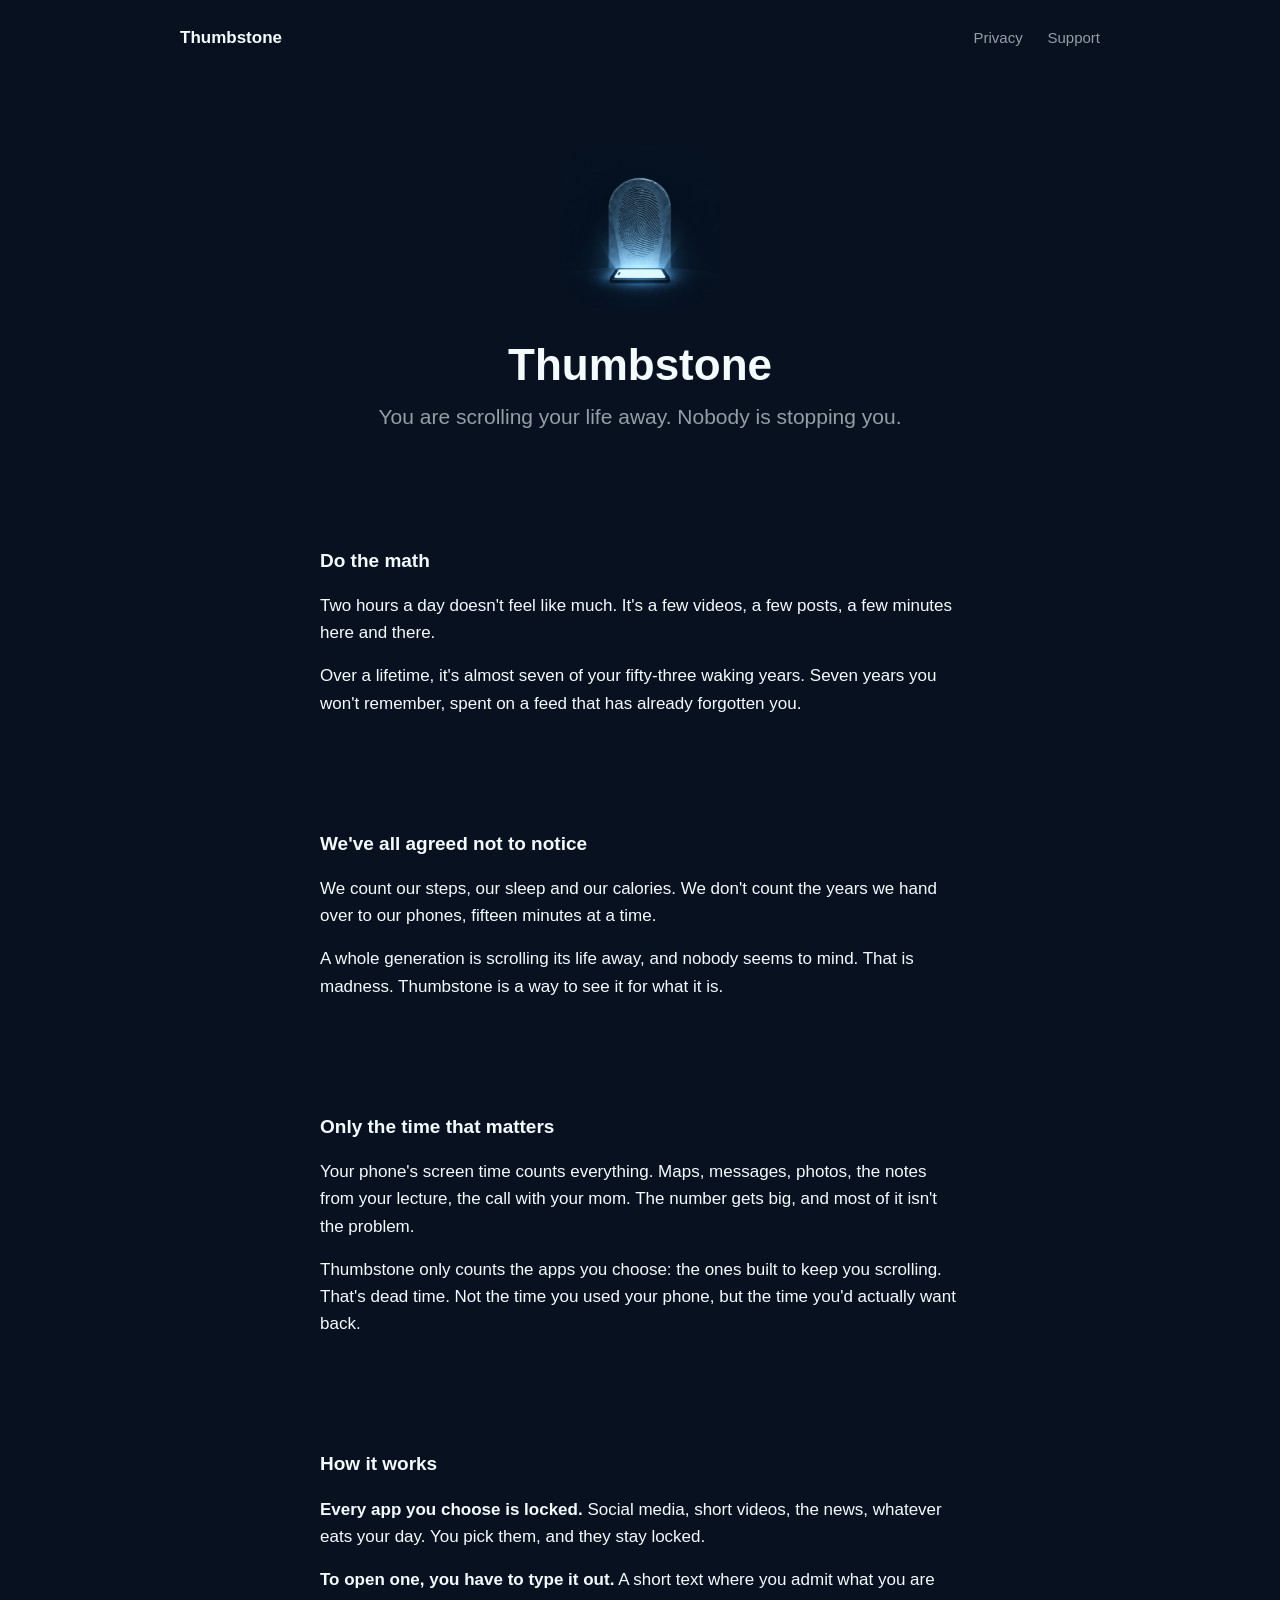
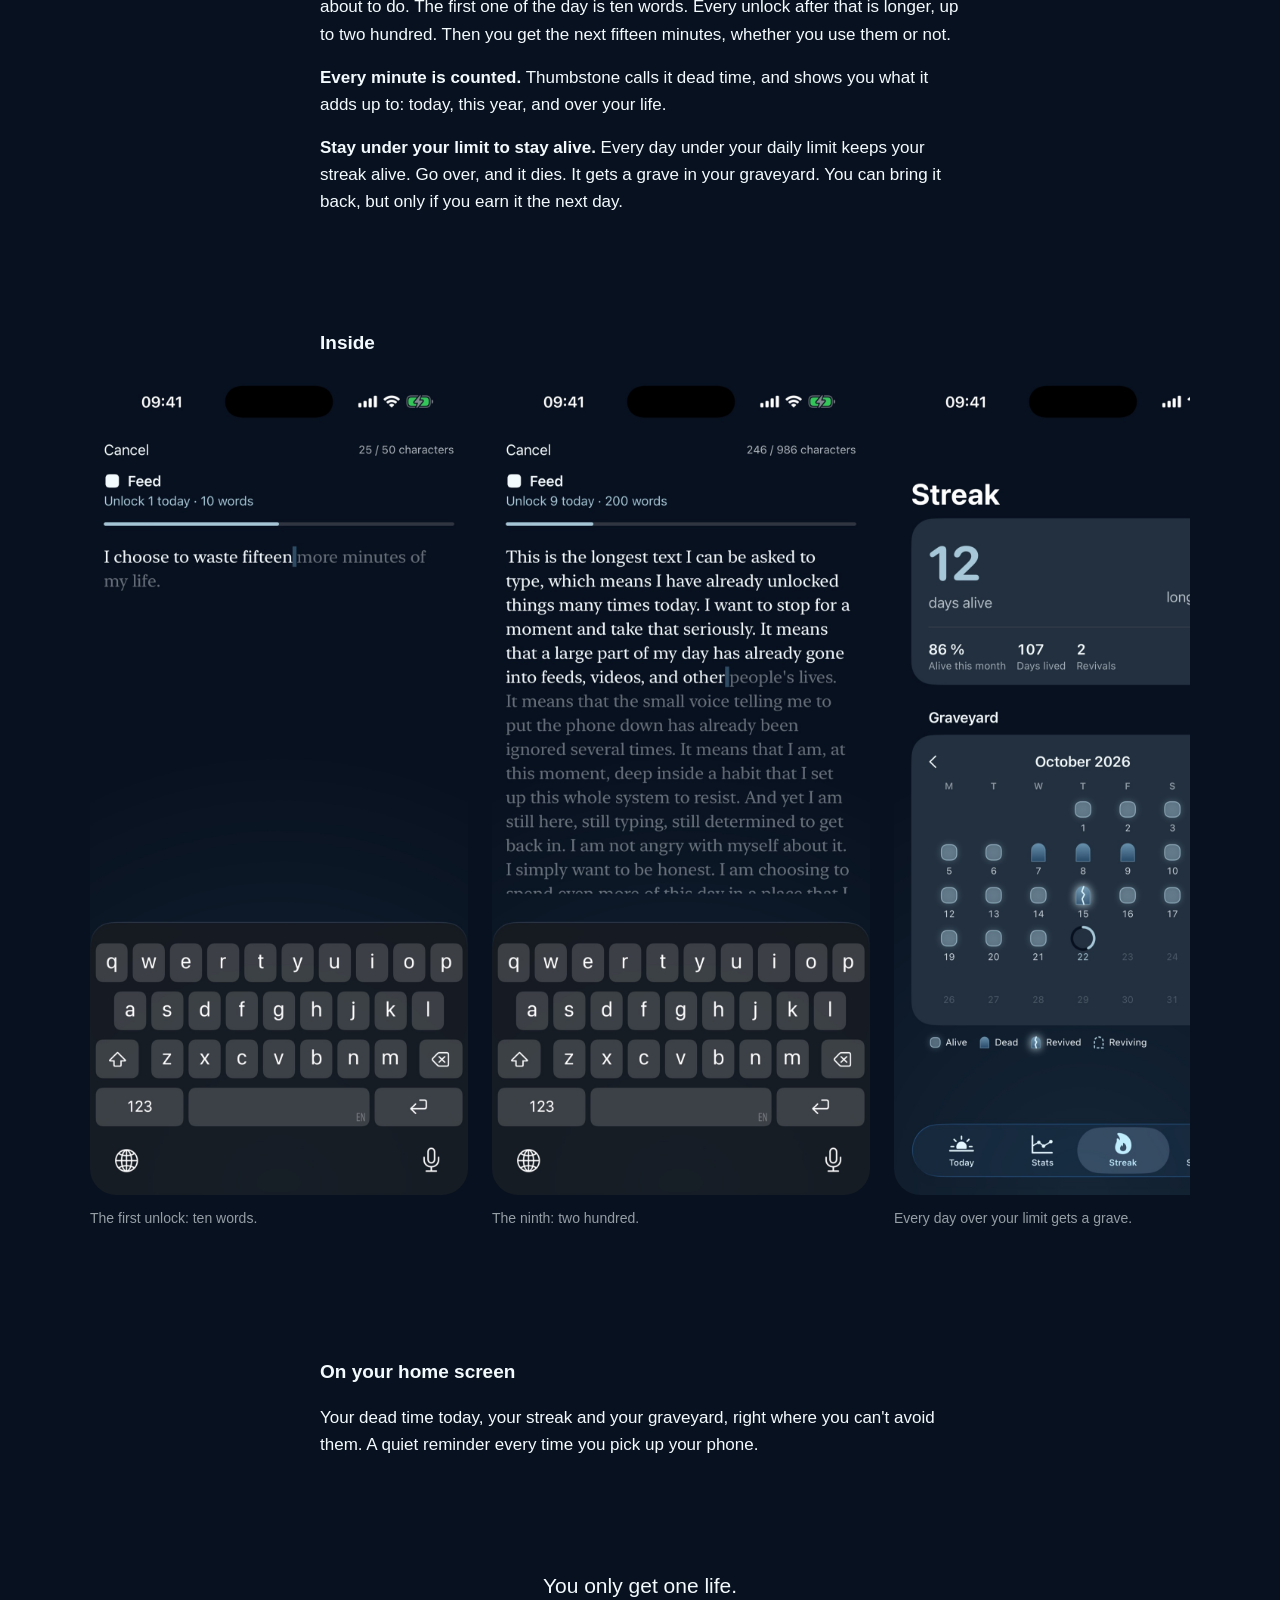
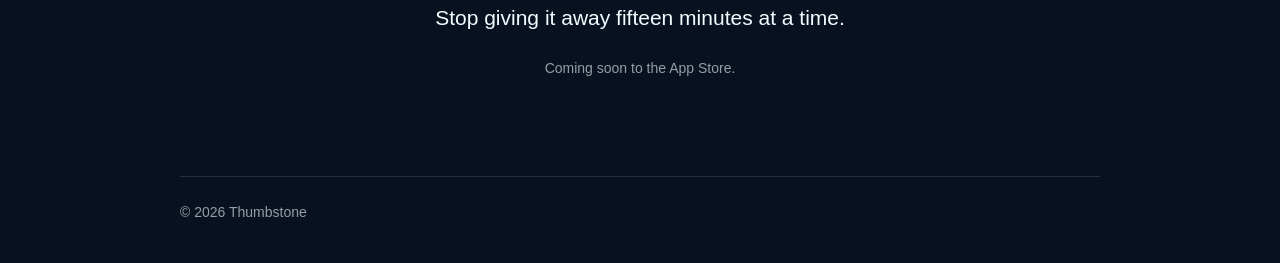
==== index.html @ 15c579fe "Added skeleton for widget images, and also added a text section about screentime" ====
<!doctype html>
<html lang="en">
<head>
  <meta charset="utf-8">
  <meta name="viewport" content="width=device-width, initial-scale=1">
  <title>Thumbstone</title>
  <meta name="description" content="An app that locks the apps eating your life and counts only the time that matters. Type to unlock. Watch the years add up.">
  <meta name="theme-color" content="#08111f">
  <!-- Open Graph needs absolute URLs, so these point at the live site. -->
  <meta property="og:type" content="website">
  <meta property="og:title" content="Thumbstone">
  <meta property="og:description" content="An app that locks the apps eating your life and counts only the time that matters. Type to unlock. Watch the years add up.">
  <meta property="og:url" content="https://milleeklof.github.io/thumbstone-site/">
  <meta property="og:image" content="https://milleeklof.github.io/thumbstone-site/assets/thumbstone-icon.png">
  <meta property="og:image:width" content="480">
  <meta property="og:image:height" content="480">
  <meta name="twitter:card" content="summary">
  <link rel="icon" type="image/png" href="assets/thumbstone-icon.png">
  <link rel="apple-touch-icon" href="assets/thumbstone-icon.png">
  <link rel="stylesheet" href="style.css">
</head>
<body>
  <div class="page">
    <header>
      <a class="home" href="index.html">Thumbstone</a>
      <nav>
        <a href="privacy/index.html">Privacy</a>
        <a href="support/index.html">Support</a>
      </nav>
    </header>

    <main>
      <section class="intro">
        <img class="app-icon" src="assets/thumbstone-icon.png" alt="Thumbstone app icon" width="160" height="160">
        <h1>Thumbstone</h1>
        <p class="tagline">You are scrolling your life away. Nobody is stopping you.</p>
      </section>

      <section class="section narrow">
        <h2>Do the math</h2>
        <p>Two hours a day doesn't feel like much. It's a few videos, a few posts, a few minutes here and there.</p>
        <p>Over a lifetime, it's almost seven of your fifty-three waking years. Seven years you won't remember, spent on a feed that has already forgotten you.</p>
      </section>

      <section class="section narrow">
        <h2>We've all agreed not to notice</h2>
        <p>We count our steps, our sleep and our calories. We don't count the years we hand over to our phones, fifteen minutes at a time.</p>
        <p>A whole generation is scrolling its life away, and nobody seems to mind. That is madness. Thumbstone is a way to see it for what it is.</p>
      </section>

      <section class="section narrow">
        <h2>Only the time that matters</h2>
        <p>Your phone's screen time counts everything. Maps, messages, photos, the notes from your lecture, the call with your mom. The number gets big, and most of it isn't the problem.</p>
        <p>Thumbstone only counts the apps you choose: the ones built to keep you scrolling. That's dead time. Not the time you used your phone, but the time you'd actually want back.</p>
      </section>

      <section class="section narrow">
        <h2>How it works</h2>
        <p><strong>Every app you choose is locked.</strong> Social media, short videos, the news, whatever eats your day. You pick them, and they stay locked.</p>
        <p><strong>To open one, you have to type it out.</strong> A short text where you admit what you are about to do. The first one of the day is ten words. Every unlock after that is longer, up to two hundred. Then you get the next fifteen minutes, whether you use them or not.</p>
        <p><strong>Every minute is counted.</strong> Thumbstone calls it dead time, and shows you what it adds up to: today, this year, and over your life.</p>
        <p><strong>Stay under your limit to stay alive.</strong> Every day under your daily limit keeps your streak alive. Go over, and it dies. It gets a grave in your graveyard. You can bring it back, but only if you earn it the next day.</p>
      </section>

      <section class="section">
        <div class="narrow">
          <h2>Inside</h2>
        </div>
        <!-- Screenshots live in assets/screenshots/ (1000 × 2172 JPEG). To add one, add another <figure>. -->
        <div class="gallery" tabindex="0" aria-label="Screenshots">
          <figure>
            <img src="assets/screenshots/1-typing-short.jpg" width="1000" height="2172" alt="The unlock screen for the first unlock of the day, ten words: “I choose to waste fifteen more minutes of my life.” half typed above the keyboard.">
            <figcaption>The first unlock: ten words.</figcaption>
          </figure>
          <figure>
            <img src="assets/screenshots/2-typing-long.jpg" width="1000" height="2172" alt="The unlock screen for the ninth unlock of the day: a two hundred word text, partly typed, about having already unlocked many times today.">
            <figcaption>The ninth: two hundred.</figcaption>
          </figure>
          <figure>
            <img src="assets/screenshots/3-graveyard.jpg" width="1000" height="2172" loading="lazy" alt="The streak screen: 12 days alive, and a graveyard calendar for the month where days over the limit are marked with graves.">
            <figcaption>Every day over your limit gets a grave.</figcaption>
          </figure>
          <figure>
            <img src="assets/screenshots/4-dashboard.jpg" width="1000" height="2172" loading="lazy" alt="The stats screen: dead time this week, month and year, and a bar chart of the last 30 days with a dashed line for the daily limit.">
            <figcaption>Every minute, counted.</figcaption>
          </figure>
          <figure>
            <img src="assets/screenshots/5-lifetime.jpg" width="1000" height="2172" loading="lazy" alt="The stats screen: the share of waking time being scrolled away, and what it adds up to per year and over a whole life.">
            <figcaption>What it adds up to.</figcaption>
          </figure>
        </div>
      </section>

      <section class="section">
        <div class="narrow">
          <h2>On your home screen</h2>
          <p>Your dead time today, your streak and your graveyard, right where you can't avoid them. A quiet reminder every time you pick up your phone.</p>
        </div>
        <!-- Widget screenshots: when the files exist in assets/widgets/, remove the comment around the gallery below.
             Prepare them like the app screenshots: 1000 px wide JPEG, quality 85, e.g.
             sips --resampleWidth 1000 -s format jpeg -s formatOptions 85 1-dead-time-today.png --out 1-dead-time-today.jpg -->
        <!--
        <div class="gallery" tabindex="0" aria-label="Widget screenshots">
          <figure>
            <img src="assets/widgets/1-dead-time-today.jpg" width="1000" height="2172" loading="lazy" alt="An iPhone home screen with a Thumbstone widget showing today's dead time.">
            <figcaption>Dead time today, always in sight.</figcaption>
          </figure>
          <figure>
            <img src="assets/widgets/2-streak.jpg" width="1000" height="2172" loading="lazy" alt="An iPhone home screen with a Thumbstone widget showing the current streak.">
            <figcaption>Your streak, one glance away.</figcaption>
          </figure>
          <figure>
            <img src="assets/widgets/3-graveyard.jpg" width="1000" height="2172" loading="lazy" alt="An iPhone home screen with a Thumbstone widget showing the graveyard for the month.">
            <figcaption>Your graveyard, on your home screen.</figcaption>
          </figure>
          <figure>
            <img src="assets/widgets/4-dashboard.jpg" width="1000" height="2172" loading="lazy" alt="An iPhone home screen with a Thumbstone widget showing dead time for the last thirty days.">
            <figcaption>The last thirty days.</figcaption>
          </figure>
        </div>
        -->
      </section>

      <section class="section narrow closing">
        <p>You only get one life.<br>Stop giving it away fifteen minutes at a time.</p>
        <p class="muted">Coming soon to the App Store.</p>
        <!-- App Store button goes here once the app is live. -->
      </section>
    </main>

    <footer>© 2026 Thumbstone</footer>
  </div>
</body>
</html>
---- style.css ----
/* Colors from the app's Palette (Shared/Palette.swift) */
:root {
  --night: #08111f;
  --hill: #22303f;
  --skull: #f4fbff;
  --faded: rgba(244, 251, 255, 0.6);
  --beam-light: #a6c8d8;
}

* {
  box-sizing: border-box;
}

html {
  background: var(--night);
  color: var(--skull);
  font-family: -apple-system, BlinkMacSystemFont, "Segoe UI", sans-serif;
  font-size: 17px;
  line-height: 1.6;
  -webkit-text-size-adjust: 100%;
}

body {
  margin: 0;
}

.page {
  max-width: 960px;
  margin: 0 auto;
  padding: 0 20px;
}

a {
  color: var(--beam-light);
}

header {
  display: flex;
  justify-content: space-between;
  align-items: baseline;
  padding: 24px 0;
}

header a {
  text-decoration: none;
}

header .home {
  color: var(--skull);
  font-weight: 600;
}

header nav a {
  color: var(--faded);
  font-size: 15px;
  margin-left: 20px;
}

header nav a:hover,
header .home:hover {
  color: var(--skull);
}

main {
  padding: 48px 0 80px;
}

/* Text stays in a narrow column; header, footer and screenshots use the full width. */
.narrow,
.intro {
  max-width: 640px;
  margin: 0 auto;
}

h1 {
  font-size: 32px;
  line-height: 1.2;
  margin: 0 0 24px;
}

h2 {
  font-size: 19px;
  margin: 48px 0 16px;
}

h3 {
  font-size: 17px;
  margin: 28px 0 4px;
}

p {
  margin: 0 0 16px;
}

h3 + p {
  color: var(--faded);
}

.muted {
  color: var(--faded);
}

footer {
  border-top: 1px solid var(--hill);
  padding: 24px 0 40px;
  color: var(--faded);
  font-size: 14px;
}

/* Landing page */

.intro {
  text-align: center;
}

.app-icon {
  display: block;
  width: 160px;
  height: 160px;
  border-radius: 22%;
  margin: 0 auto 32px;
}

.intro h1 {
  margin-bottom: 8px;
}

.tagline {
  color: var(--faded);
  font-size: 19px;
  margin: 0;
}

.section {
  margin-top: 112px;
}

.section h2 {
  margin-top: 0;
}

/* Gallery: a horizontal row of phone screenshots, wider than the text column. Used for the app screenshots and the widgets. Add a <figure> to add an image. */
.gallery {
  --gallery-width: min(1100px, 100vw - 40px);
  width: var(--gallery-width);
  margin-left: calc(50% - var(--gallery-width) / 2);
  display: flex;
  gap: 24px;
  overflow-x: auto;
  scroll-snap-type: x mandatory;
  padding-bottom: 16px;
  scrollbar-width: thin;
  scrollbar-color: var(--hill) transparent;
}

.gallery::-webkit-scrollbar {
  height: 6px;
}

.gallery::-webkit-scrollbar-thumb {
  background: var(--hill);
  border-radius: 3px;
}

.gallery:focus-visible {
  outline: 1px solid var(--beam-light);
  outline-offset: 6px;
}

.gallery figure {
  /* About two in view on desktop, but never taller than the window. */
  flex: 0 0 min((100% - 48px) / 2.2, 42vh);
  margin: 0;
  scroll-snap-align: start;
  container-type: inline-size;
}

.gallery img {
  display: block;
  width: 100%;
  height: auto;
  border-radius: 28px;
  border-radius: 7cqi;
}

.gallery figcaption {
  margin-top: 12px;
  color: var(--faded);
  font-size: 14px;
}

.closing {
  text-align: center;
}

.closing p:first-child {
  font-size: 21px;
  line-height: 1.5;
  margin-bottom: 24px;
}

.closing .muted {
  font-size: 14px;
}

@media (min-width: 720px) {
  main {
    padding-top: 72px;
  }

  .intro h1 {
    font-size: 44px;
  }

  .tagline {
    font-size: 21px;
  }
}

@media (max-width: 560px) {
  main {
    padding-top: 24px;
  }

  .section {
    margin-top: 80px;
  }

  /* One image nearly full width, with the next one peeking in. */
  .gallery figure {
    flex-basis: 82%;
  }
}
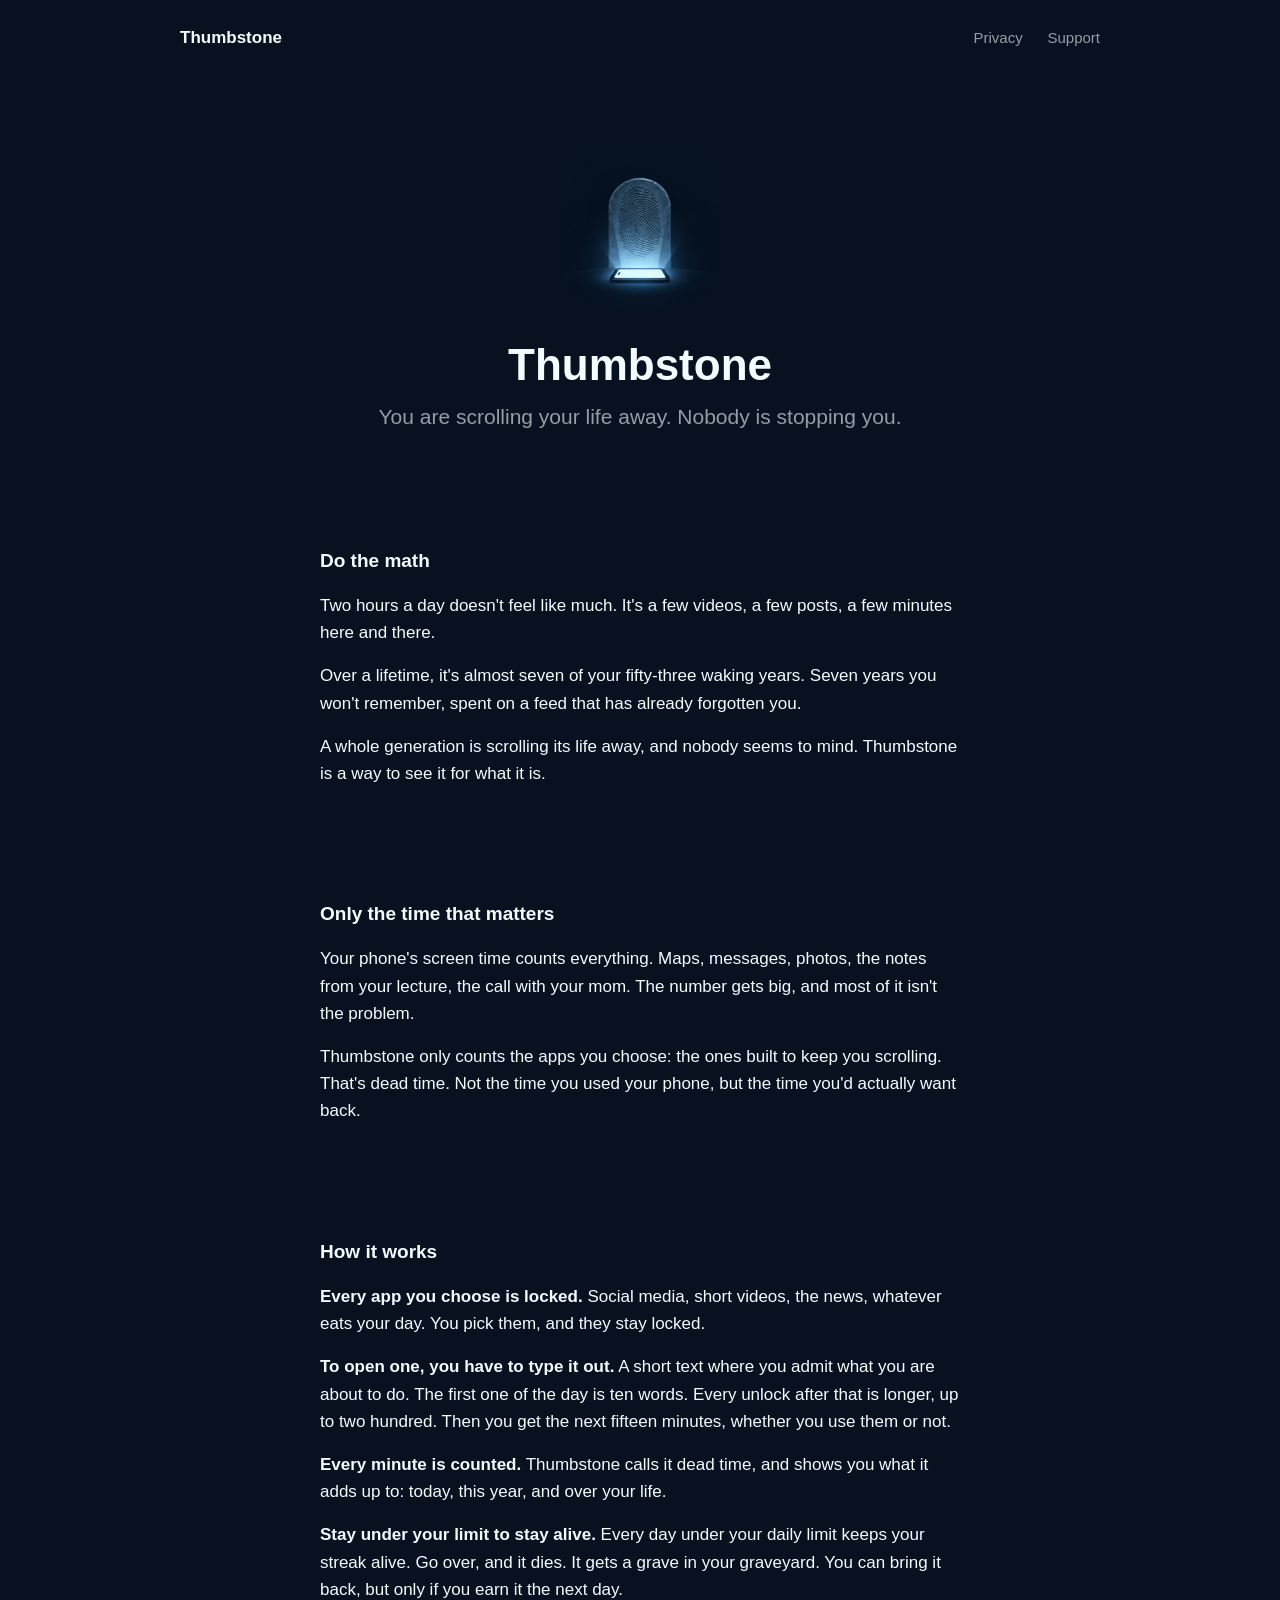
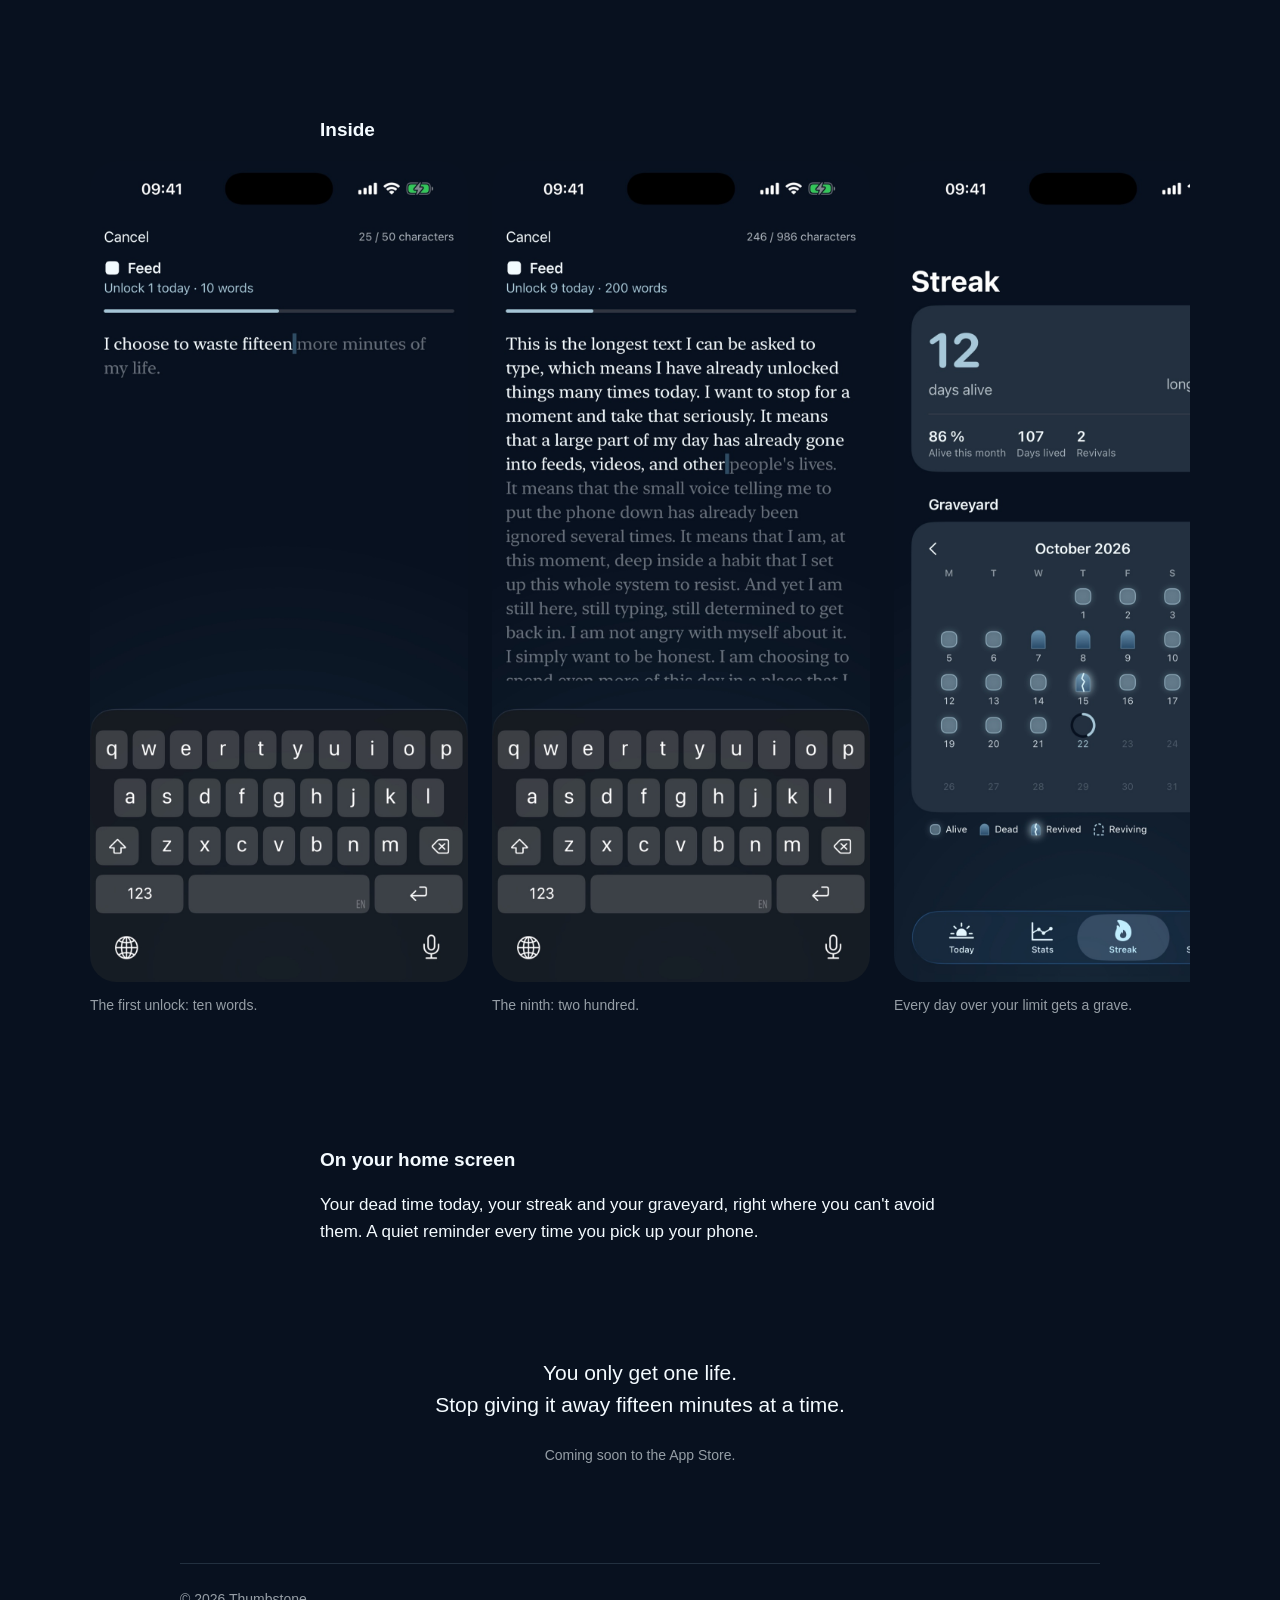
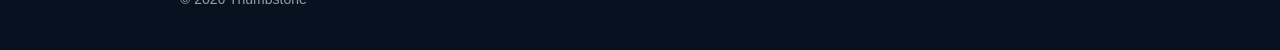
==== commit 22617d5b: "Changed text" ====
--- a/index.html
+++ b/index.html
@@ -40,12 +40,7 @@
         <h2>Do the math</h2>
         <p>Two hours a day doesn't feel like much. It's a few videos, a few posts, a few minutes here and there.</p>
         <p>Over a lifetime, it's almost seven of your fifty-three waking years. Seven years you won't remember, spent on a feed that has already forgotten you.</p>
-      </section>
-
-      <section class="section narrow">
-        <h2>We've all agreed not to notice</h2>
-        <p>We count our steps, our sleep and our calories. We don't count the years we hand over to our phones, fifteen minutes at a time.</p>
-        <p>A whole generation is scrolling its life away, and nobody seems to mind. That is madness. Thumbstone is a way to see it for what it is.</p>
+        <p>A whole generation is scrolling its life away, and nobody seems to mind. Thumbstone is a way to see it for what it is.</p>
       </section>
 
       <section class="section narrow">
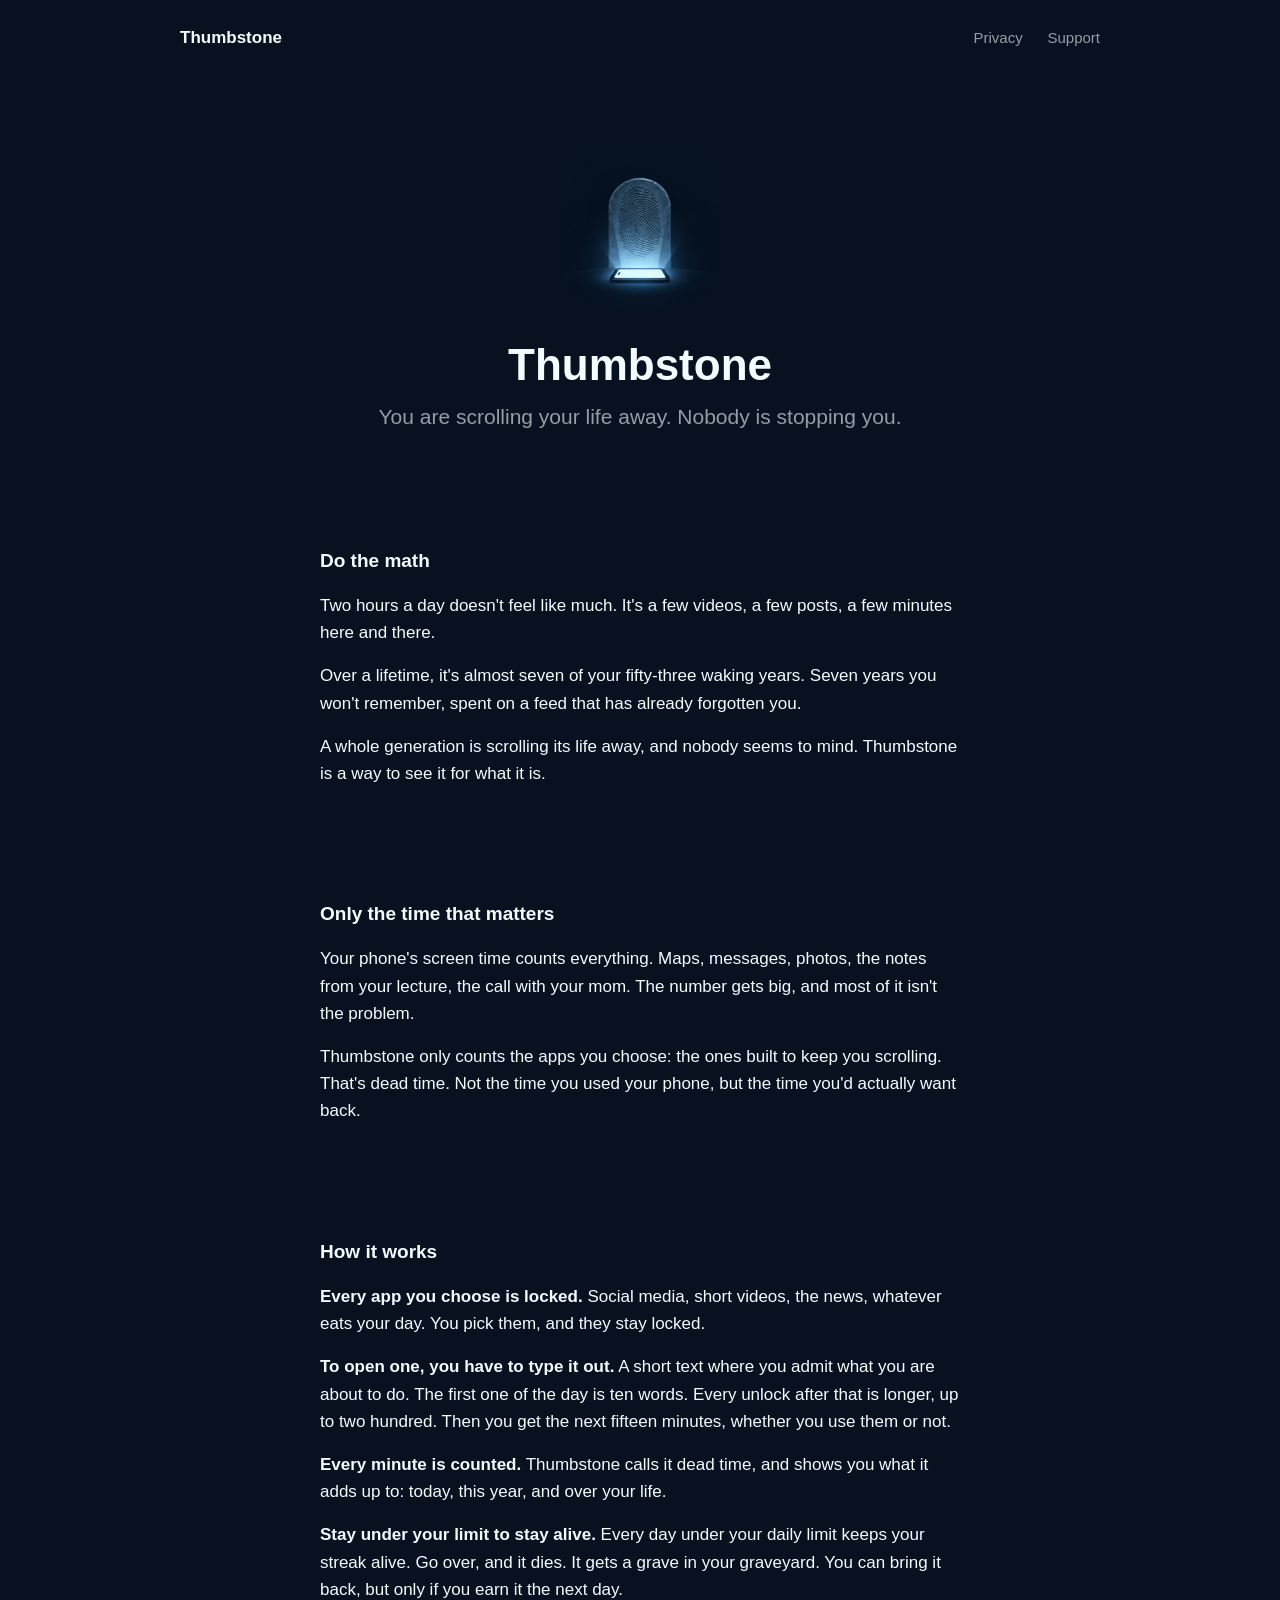
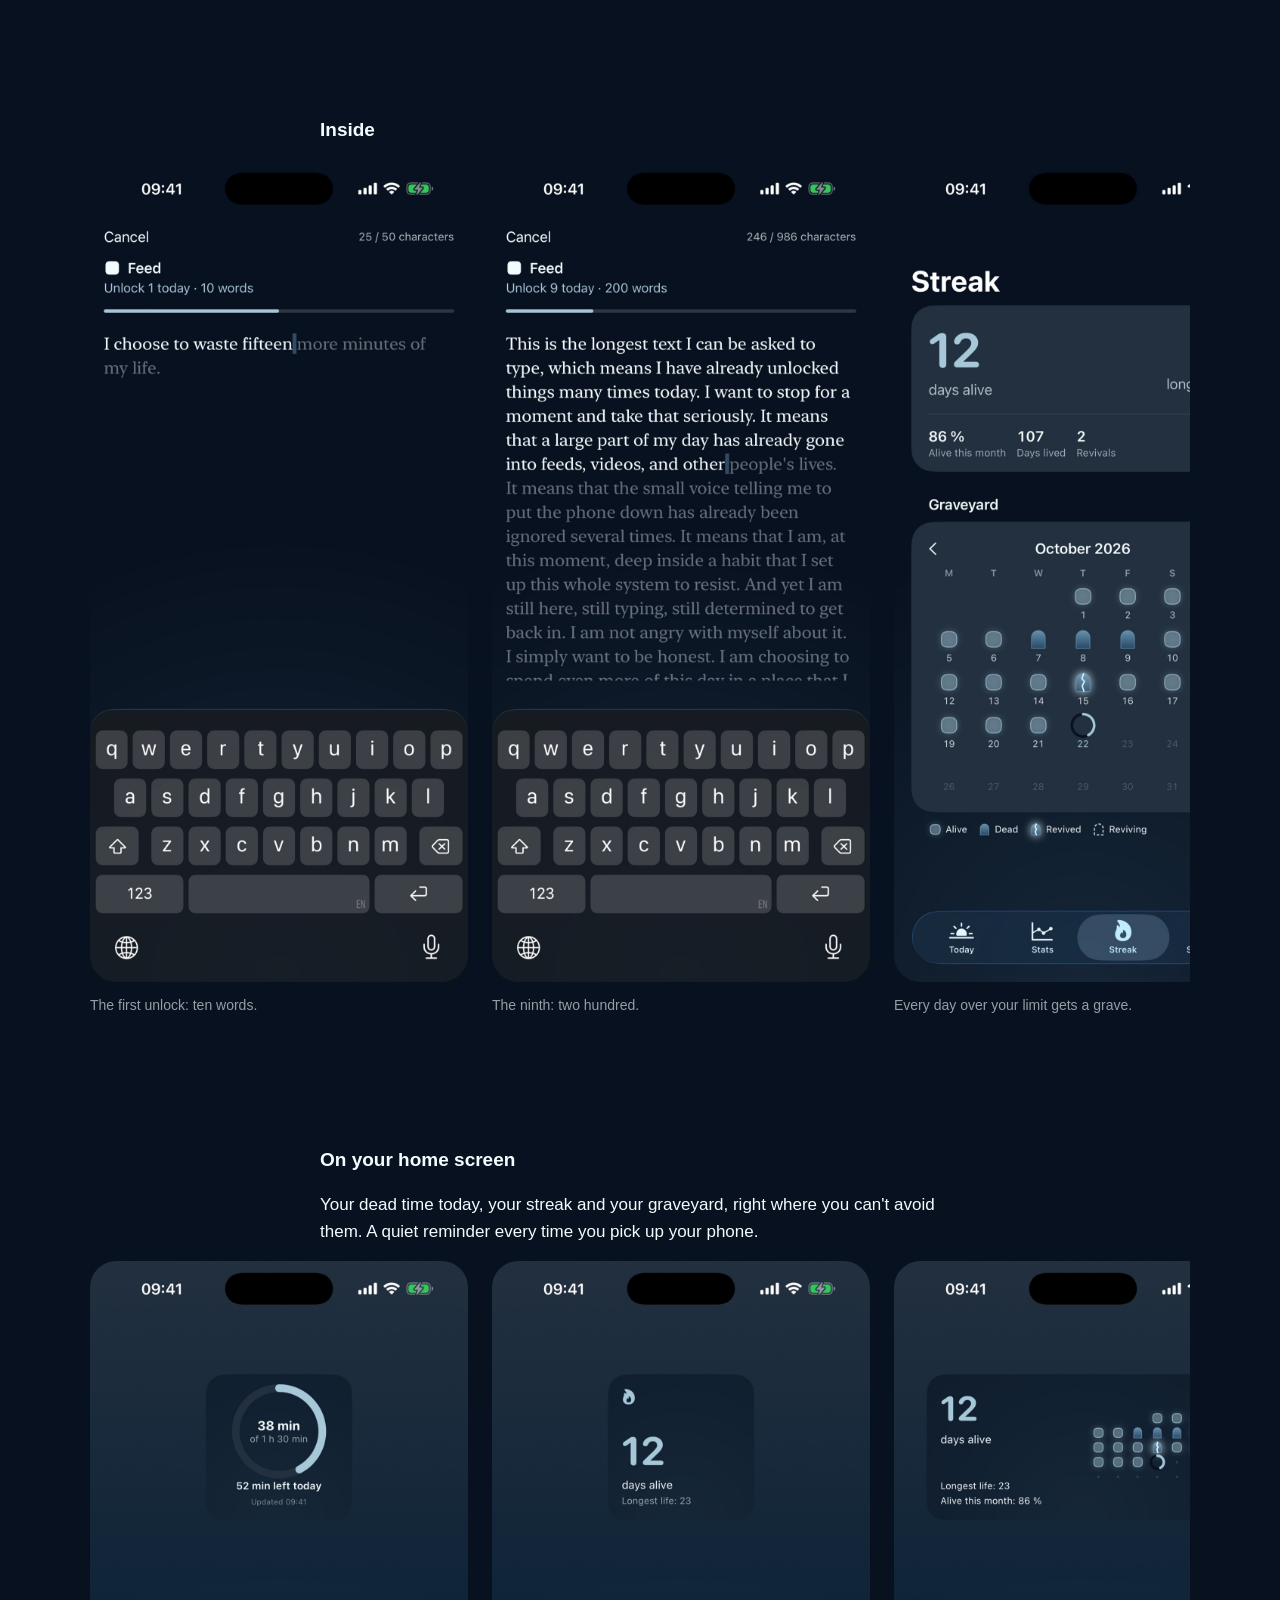
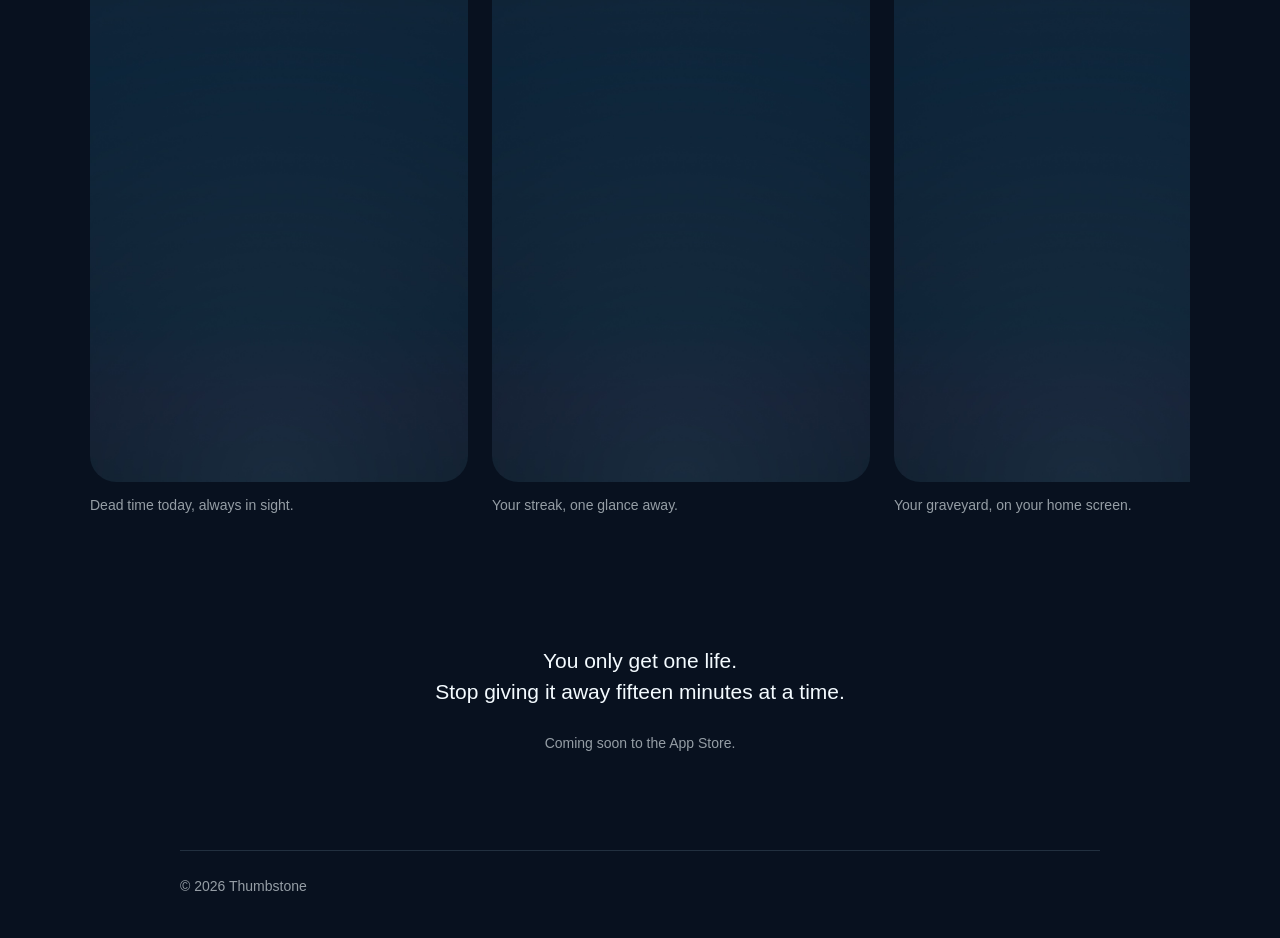
==== commit 6e46ac07: "Added widget images" ====
--- a/index.html
+++ b/index.html
@@ -91,29 +91,24 @@
           <h2>On your home screen</h2>
           <p>Your dead time today, your streak and your graveyard, right where you can't avoid them. A quiet reminder every time you pick up your phone.</p>
         </div>
-        <!-- Widget screenshots: when the files exist in assets/widgets/, remove the comment around the gallery below.
-             Prepare them like the app screenshots: 1000 px wide JPEG, quality 85, e.g.
-             sips --resampleWidth 1000 -s format jpeg -s formatOptions 85 1-dead-time-today.png --out 1-dead-time-today.jpg -->
-        <!--
         <div class="gallery" tabindex="0" aria-label="Widget screenshots">
           <figure>
-            <img src="assets/widgets/1-dead-time-today.jpg" width="1000" height="2172" loading="lazy" alt="An iPhone home screen with a Thumbstone widget showing today's dead time.">
+            <img src="assets/widgets/1-dead-time-today.jpg" width="1000" height="2172" loading="lazy" alt="An iPhone home screen with a small Thumbstone widget: 38 min of dead time out of a 1 h 30 min daily limit, shown as a ring, and 52 min left today.">
             <figcaption>Dead time today, always in sight.</figcaption>
           </figure>
           <figure>
-            <img src="assets/widgets/2-streak.jpg" width="1000" height="2172" loading="lazy" alt="An iPhone home screen with a Thumbstone widget showing the current streak.">
+            <img src="assets/widgets/2-streak.jpg" width="1000" height="2172" loading="lazy" alt="An iPhone home screen with a small Thumbstone widget: a streak of 12 days alive, and a longest life of 23.">
             <figcaption>Your streak, one glance away.</figcaption>
           </figure>
           <figure>
-            <img src="assets/widgets/3-graveyard.jpg" width="1000" height="2172" loading="lazy" alt="An iPhone home screen with a Thumbstone widget showing the graveyard for the month.">
+            <img src="assets/widgets/3-graveyard.jpg" width="1000" height="2172" loading="lazy" alt="An iPhone home screen with a medium Thumbstone widget: 12 days alive next to the month's graveyard, where days over the limit are marked with graves.">
             <figcaption>Your graveyard, on your home screen.</figcaption>
           </figure>
           <figure>
-            <img src="assets/widgets/4-dashboard.jpg" width="1000" height="2172" loading="lazy" alt="An iPhone home screen with a Thumbstone widget showing dead time for the last thirty days.">
+            <img src="assets/widgets/4-dashboard.jpg" width="1000" height="2172" loading="lazy" alt="An iPhone home screen with a medium Thumbstone widget: 38 min of dead time today, and a bar chart of the last 30 days with a dashed line for the daily limit.">
             <figcaption>The last thirty days.</figcaption>
           </figure>
         </div>
-        -->
       </section>
 
       <section class="section narrow closing">
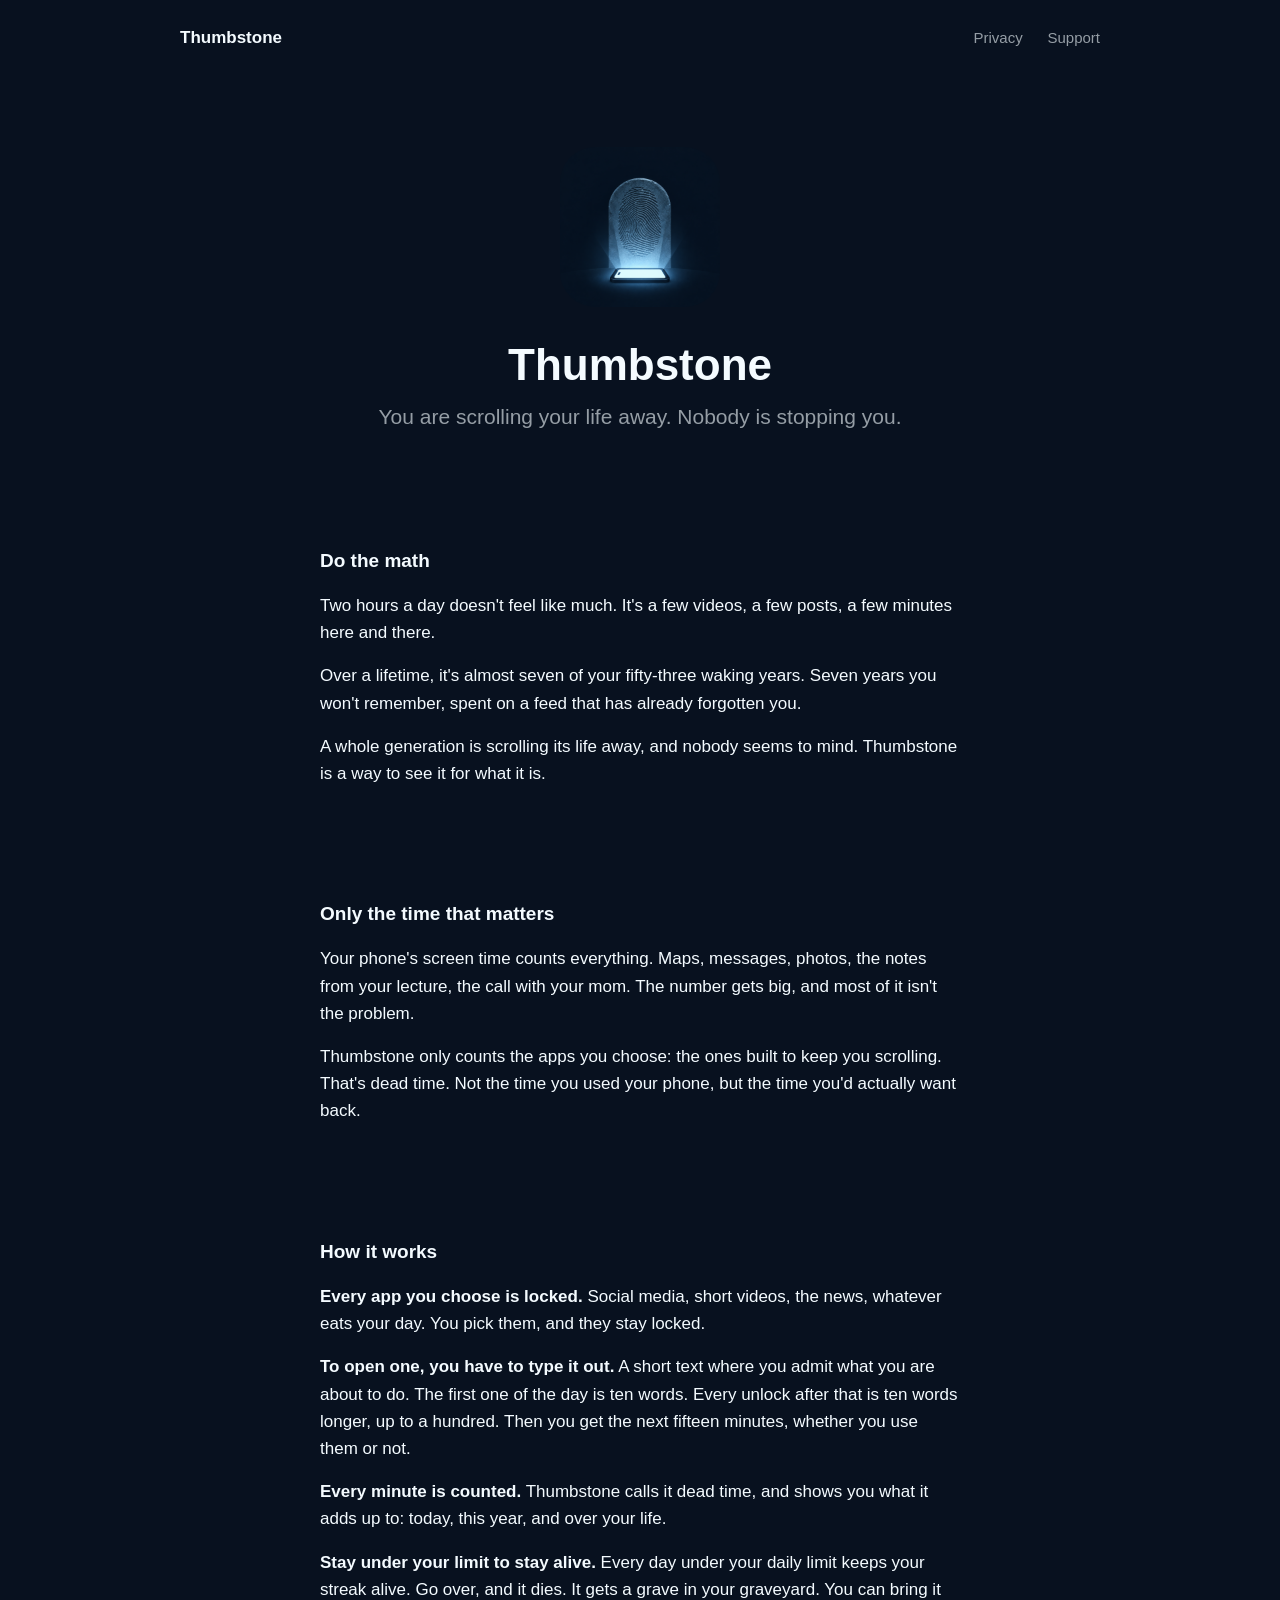
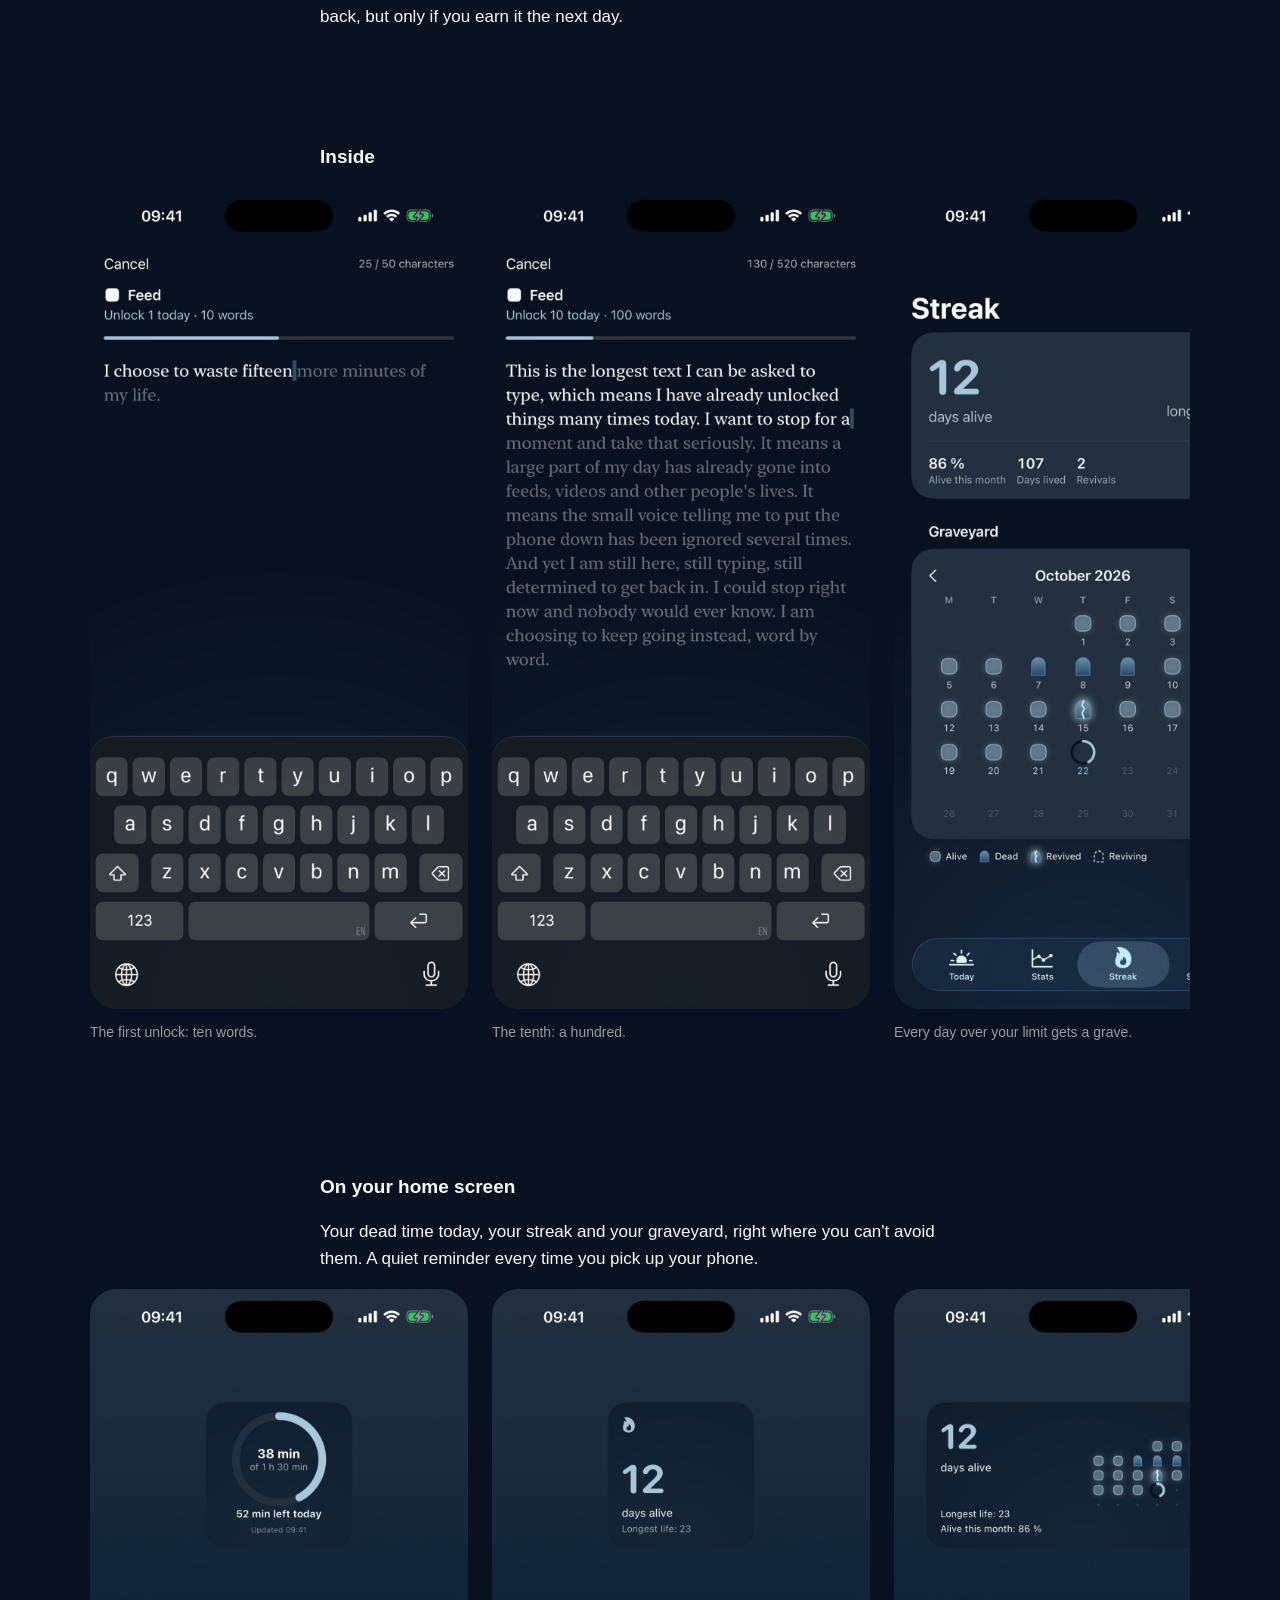
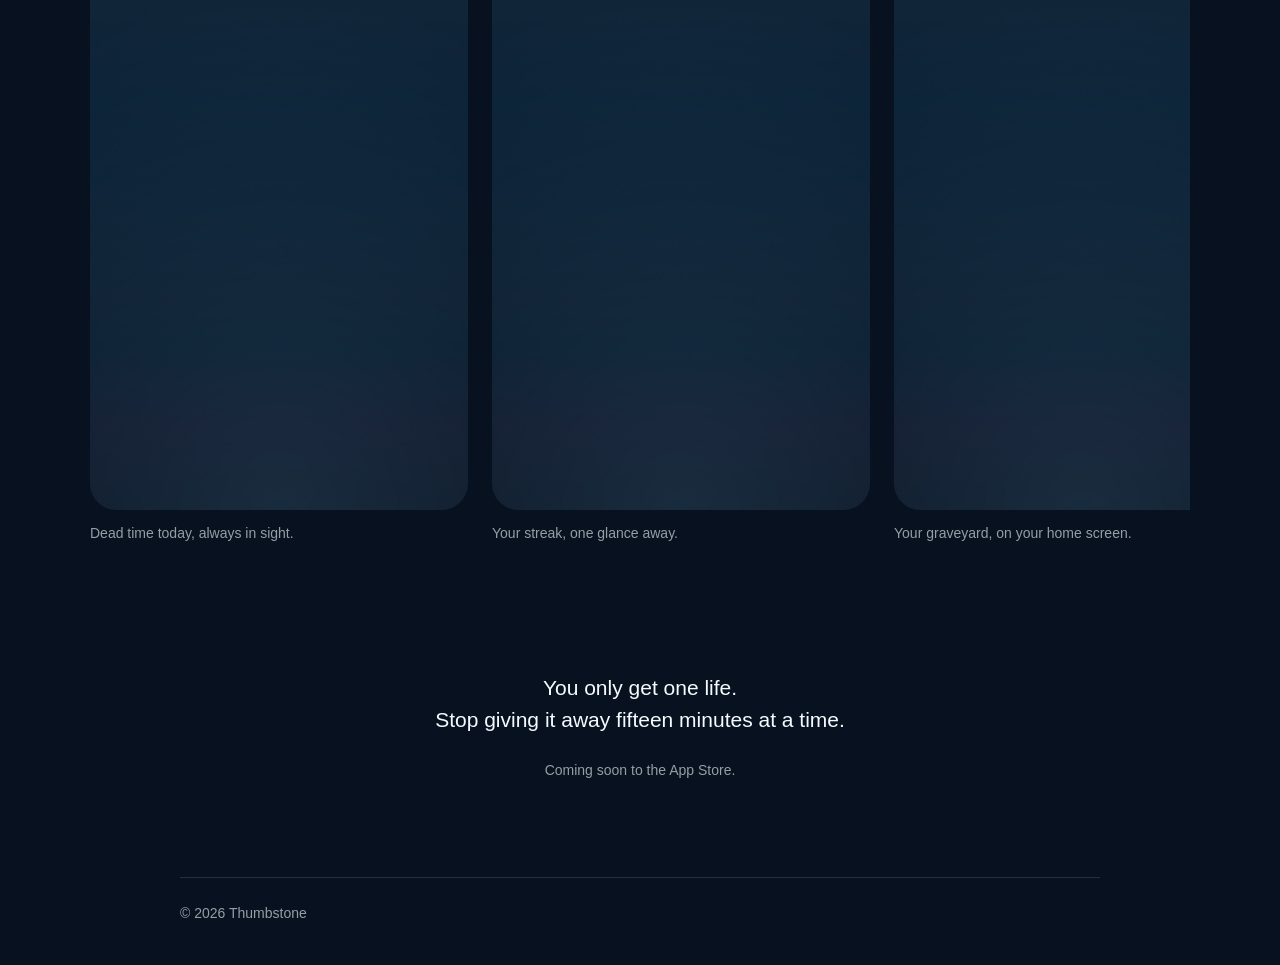
==== commit 86c07a8a: "New images and updated text" ====
--- a/index.html
+++ b/index.html
@@ -52,7 +52,7 @@
       <section class="section narrow">
         <h2>How it works</h2>
         <p><strong>Every app you choose is locked.</strong> Social media, short videos, the news, whatever eats your day. You pick them, and they stay locked.</p>
-        <p><strong>To open one, you have to type it out.</strong> A short text where you admit what you are about to do. The first one of the day is ten words. Every unlock after that is longer, up to two hundred. Then you get the next fifteen minutes, whether you use them or not.</p>
+        <p><strong>To open one, you have to type it out.</strong> A short text where you admit what you are about to do. The first one of the day is ten words. Every unlock after that is ten words longer, up to a hundred. Then you get the next fifteen minutes, whether you use them or not.</p>
         <p><strong>Every minute is counted.</strong> Thumbstone calls it dead time, and shows you what it adds up to: today, this year, and over your life.</p>
         <p><strong>Stay under your limit to stay alive.</strong> Every day under your daily limit keeps your streak alive. Go over, and it dies. It gets a grave in your graveyard. You can bring it back, but only if you earn it the next day.</p>
       </section>
@@ -68,8 +68,8 @@
             <figcaption>The first unlock: ten words.</figcaption>
           </figure>
           <figure>
-            <img src="assets/screenshots/2-typing-long.jpg" width="1000" height="2172" alt="The unlock screen for the ninth unlock of the day: a two hundred word text, partly typed, about having already unlocked many times today.">
-            <figcaption>The ninth: two hundred.</figcaption>
+            <img src="assets/screenshots/2-typing-long.jpg" width="1000" height="2172" alt="The unlock screen for the tenth unlock of the day: a hundred word text, partly typed, about having already unlocked many times today.">
+            <figcaption>The tenth: a hundred.</figcaption>
           </figure>
           <figure>
             <img src="assets/screenshots/3-graveyard.jpg" width="1000" height="2172" loading="lazy" alt="The streak screen: 12 days alive, and a graveyard calendar for the month where days over the limit are marked with graves.">
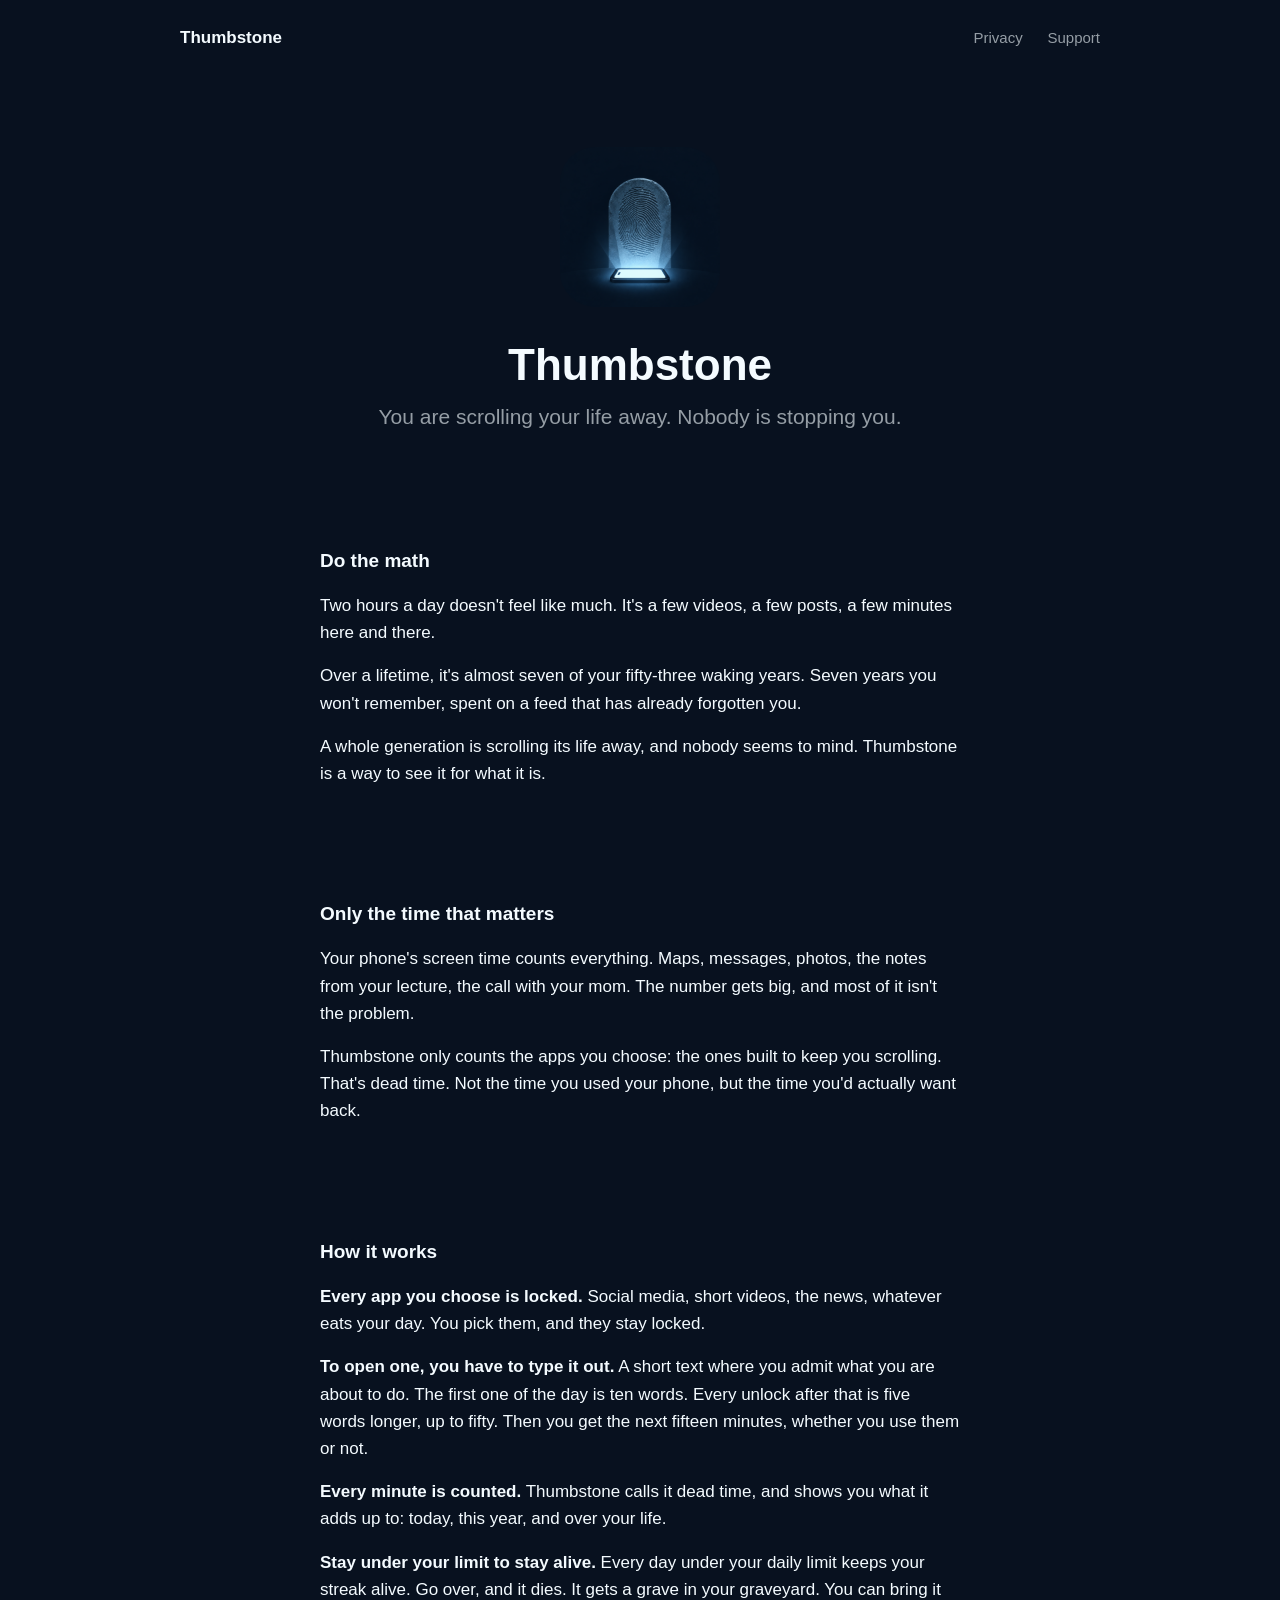
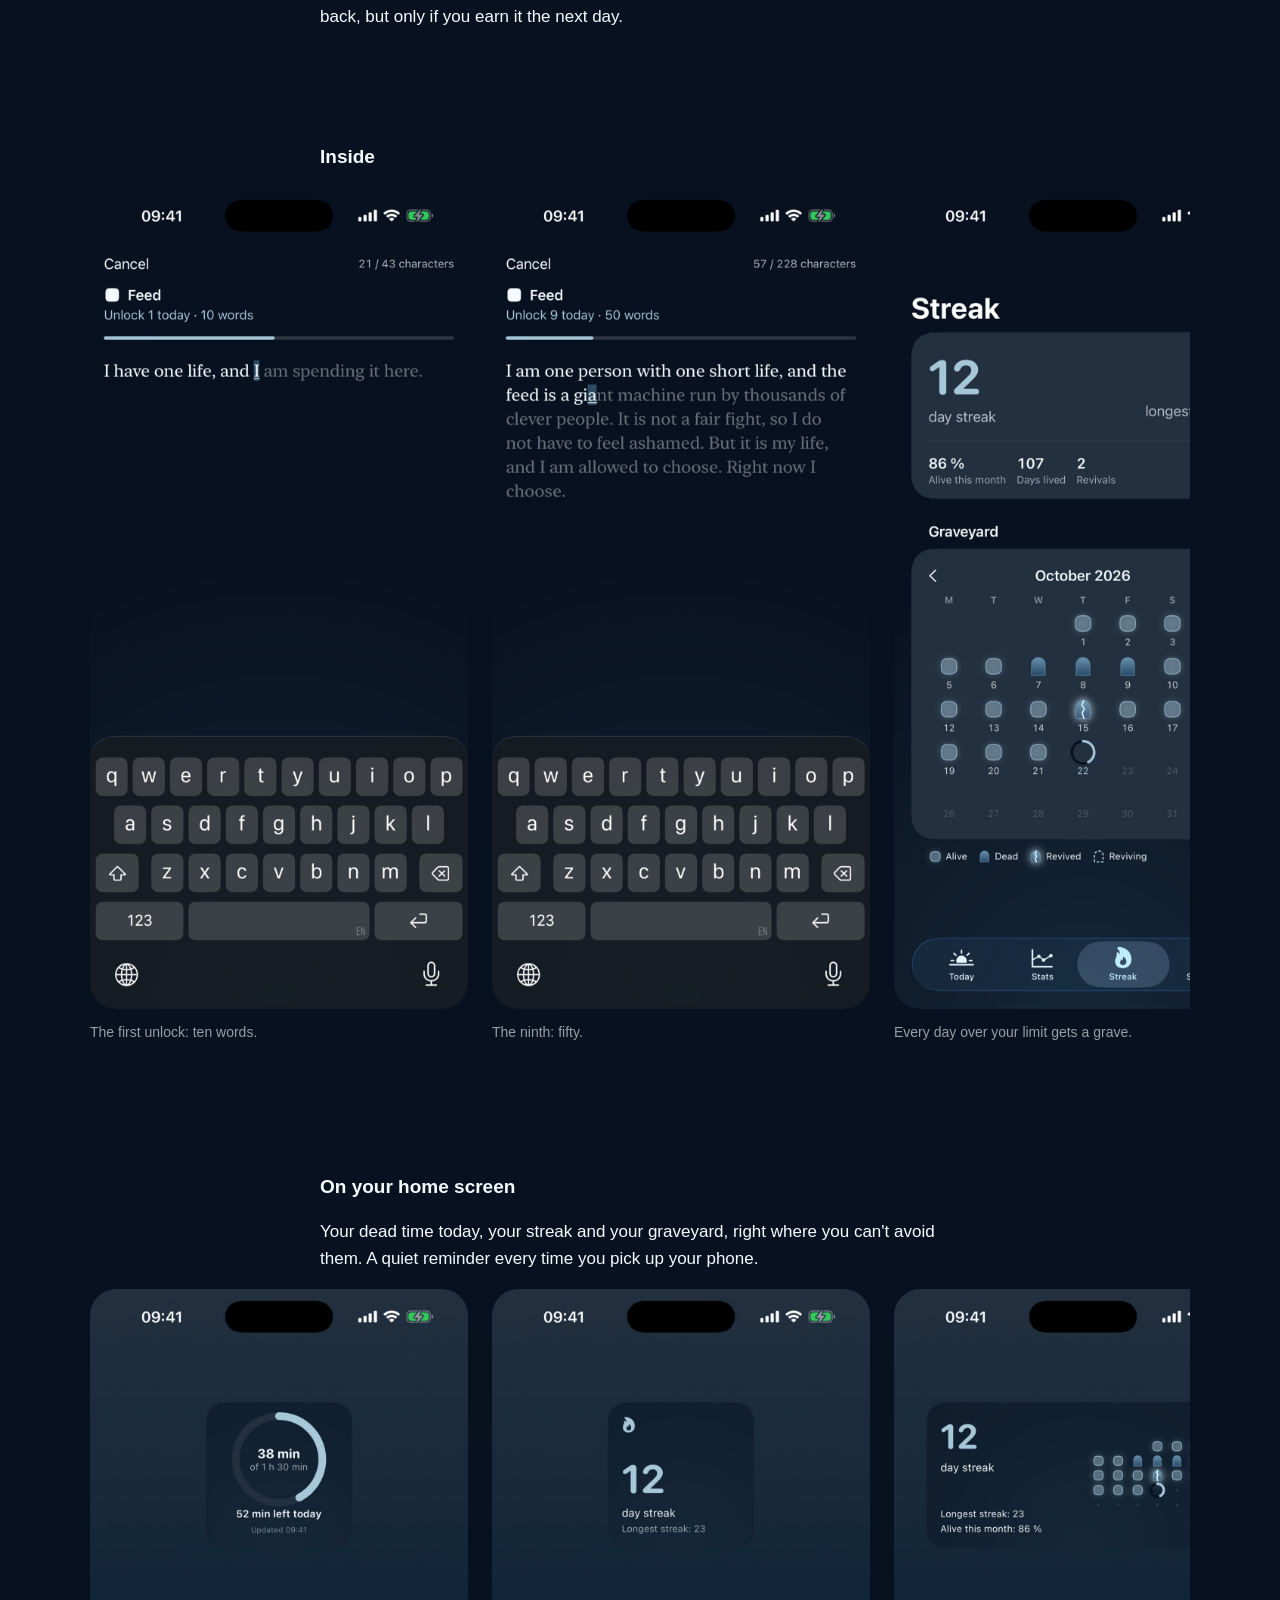
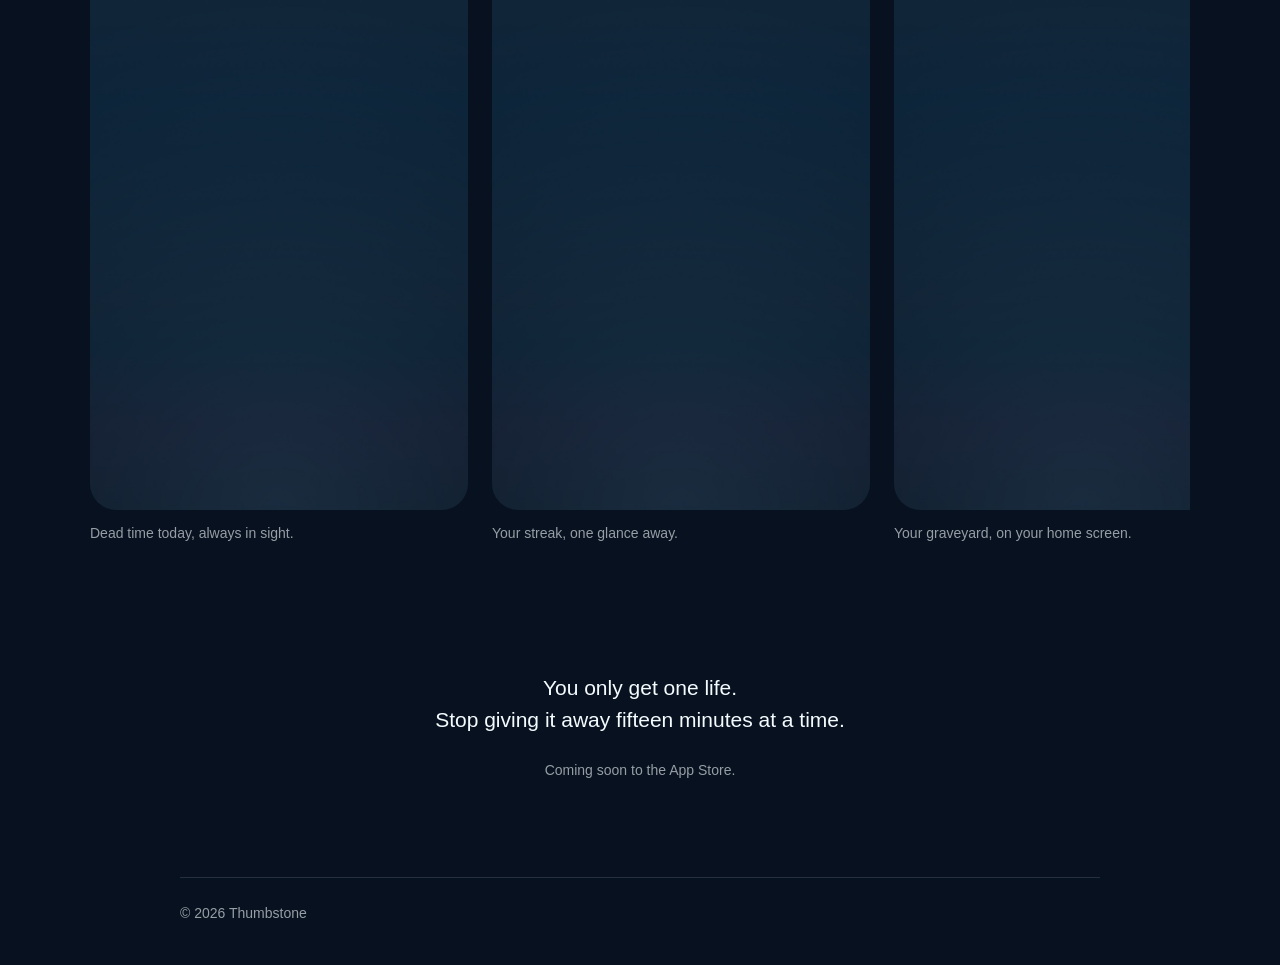
==== commit 35bb3454: "New screenshots and texts for 10 to 50 words" ====
--- a/index.html
+++ b/index.html
@@ -52,7 +52,7 @@
       <section class="section narrow">
         <h2>How it works</h2>
         <p><strong>Every app you choose is locked.</strong> Social media, short videos, the news, whatever eats your day. You pick them, and they stay locked.</p>
-        <p><strong>To open one, you have to type it out.</strong> A short text where you admit what you are about to do. The first one of the day is ten words. Every unlock after that is ten words longer, up to a hundred. Then you get the next fifteen minutes, whether you use them or not.</p>
+        <p><strong>To open one, you have to type it out.</strong> A short text where you admit what you are about to do. The first one of the day is ten words. Every unlock after that is five words longer, up to fifty. Then you get the next fifteen minutes, whether you use them or not.</p>
         <p><strong>Every minute is counted.</strong> Thumbstone calls it dead time, and shows you what it adds up to: today, this year, and over your life.</p>
         <p><strong>Stay under your limit to stay alive.</strong> Every day under your daily limit keeps your streak alive. Go over, and it dies. It gets a grave in your graveyard. You can bring it back, but only if you earn it the next day.</p>
       </section>
@@ -64,15 +64,15 @@
         <!-- Screenshots live in assets/screenshots/ (1000 × 2172 JPEG). To add one, add another <figure>. -->
         <div class="gallery" tabindex="0" aria-label="Screenshots">
           <figure>
-            <img src="assets/screenshots/1-typing-short.jpg" width="1000" height="2172" alt="The unlock screen for the first unlock of the day, ten words: “I choose to waste fifteen more minutes of my life.” half typed above the keyboard.">
+            <img src="assets/screenshots/1-typing-short.jpg" width="1000" height="2172" alt="The unlock screen for the first unlock of the day, ten words: “I have one life, and I am spending it here.” half typed above the keyboard.">
             <figcaption>The first unlock: ten words.</figcaption>
           </figure>
           <figure>
-            <img src="assets/screenshots/2-typing-long.jpg" width="1000" height="2172" alt="The unlock screen for the tenth unlock of the day: a hundred word text, partly typed, about having already unlocked many times today.">
-            <figcaption>The tenth: a hundred.</figcaption>
+            <img src="assets/screenshots/2-typing-long.jpg" width="1000" height="2172" alt="The unlock screen for the ninth unlock of the day: a fifty word text, a quarter typed, about the feed being a giant machine run by thousands of clever people.">
+            <figcaption>The ninth: fifty.</figcaption>
           </figure>
           <figure>
-            <img src="assets/screenshots/3-graveyard.jpg" width="1000" height="2172" loading="lazy" alt="The streak screen: 12 days alive, and a graveyard calendar for the month where days over the limit are marked with graves.">
+            <img src="assets/screenshots/3-graveyard.jpg" width="1000" height="2172" loading="lazy" alt="The streak screen: a 12-day streak, and a graveyard calendar for the month where days over the limit are marked with graves.">
             <figcaption>Every day over your limit gets a grave.</figcaption>
           </figure>
           <figure>
@@ -97,11 +97,11 @@
             <figcaption>Dead time today, always in sight.</figcaption>
           </figure>
           <figure>
-            <img src="assets/widgets/2-streak.jpg" width="1000" height="2172" loading="lazy" alt="An iPhone home screen with a small Thumbstone widget: a streak of 12 days alive, and a longest life of 23.">
+            <img src="assets/widgets/2-streak.jpg" width="1000" height="2172" loading="lazy" alt="An iPhone home screen with a small Thumbstone widget: a 12-day streak, and a longest streak of 23.">
             <figcaption>Your streak, one glance away.</figcaption>
           </figure>
           <figure>
-            <img src="assets/widgets/3-graveyard.jpg" width="1000" height="2172" loading="lazy" alt="An iPhone home screen with a medium Thumbstone widget: 12 days alive next to the month's graveyard, where days over the limit are marked with graves.">
+            <img src="assets/widgets/3-graveyard.jpg" width="1000" height="2172" loading="lazy" alt="An iPhone home screen with a medium Thumbstone widget: a 12-day streak next to the month's graveyard, where days over the limit are marked with graves.">
             <figcaption>Your graveyard, on your home screen.</figcaption>
           </figure>
           <figure>
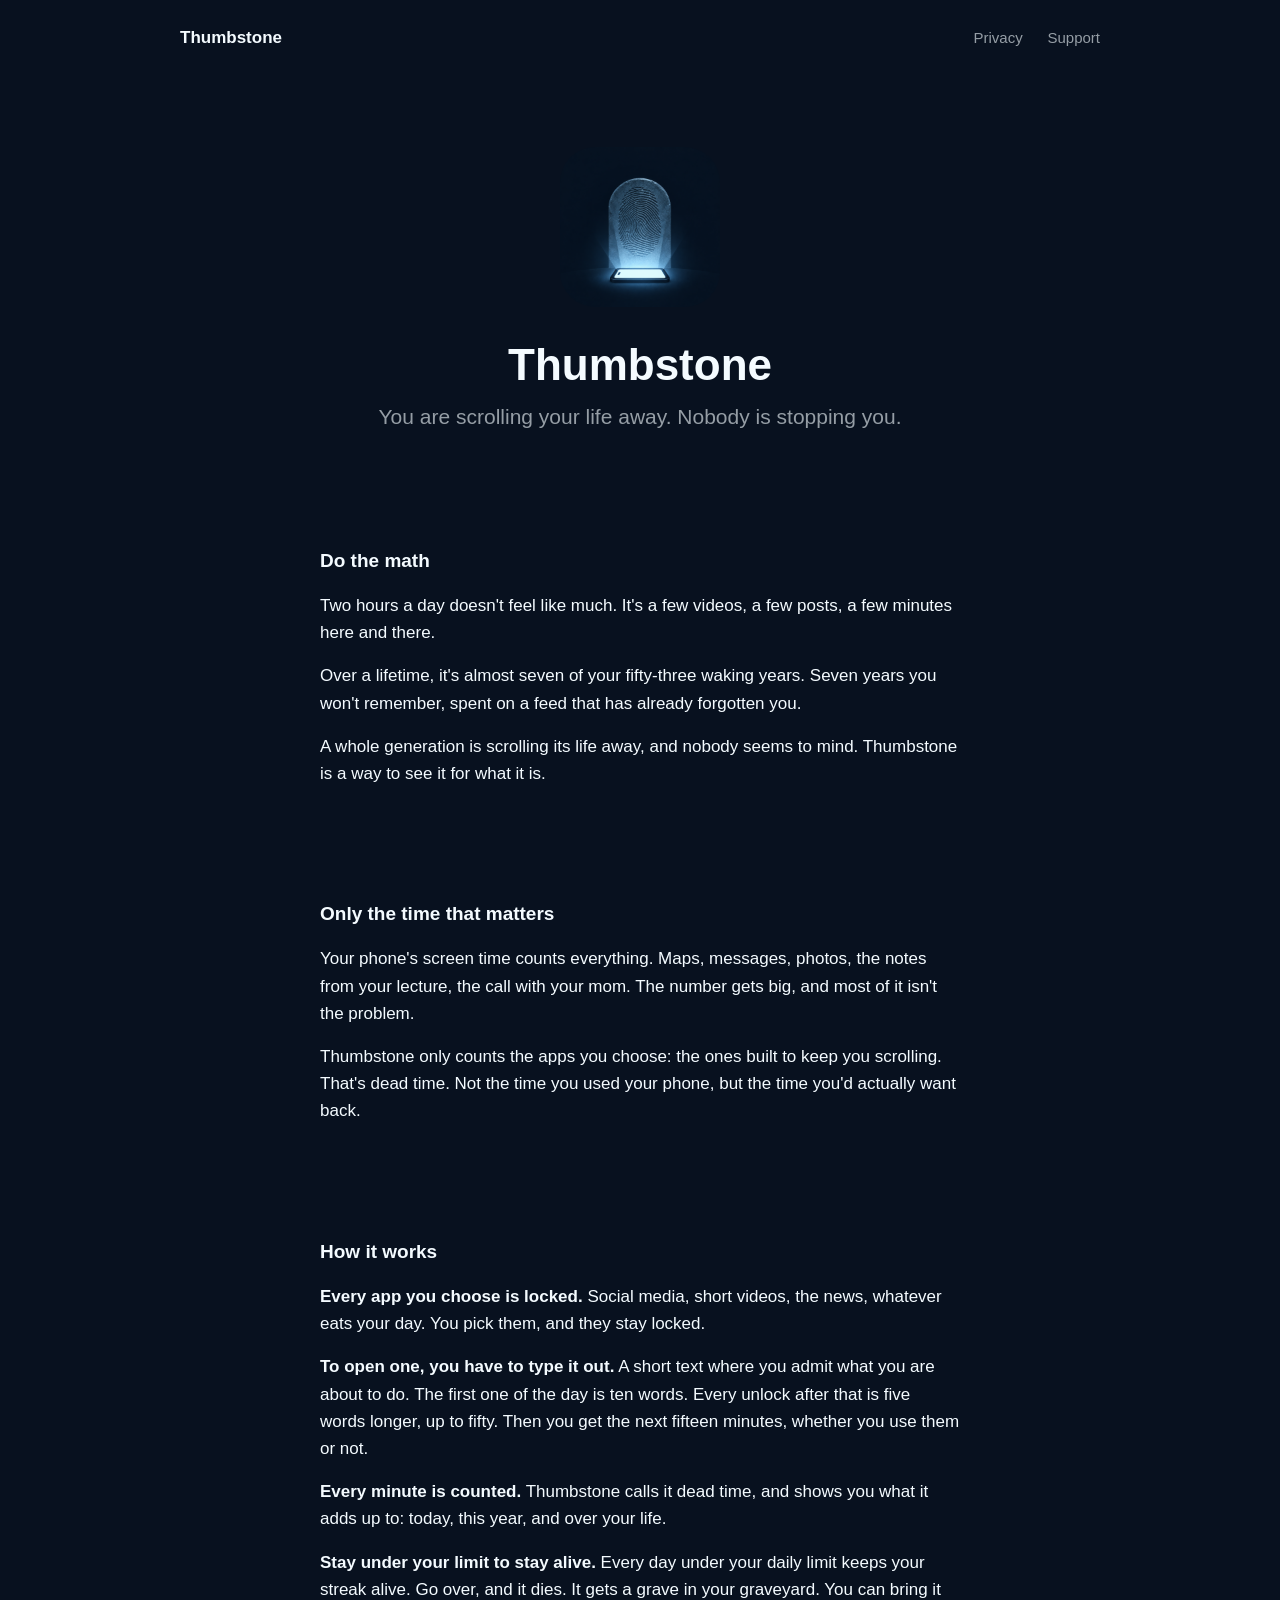
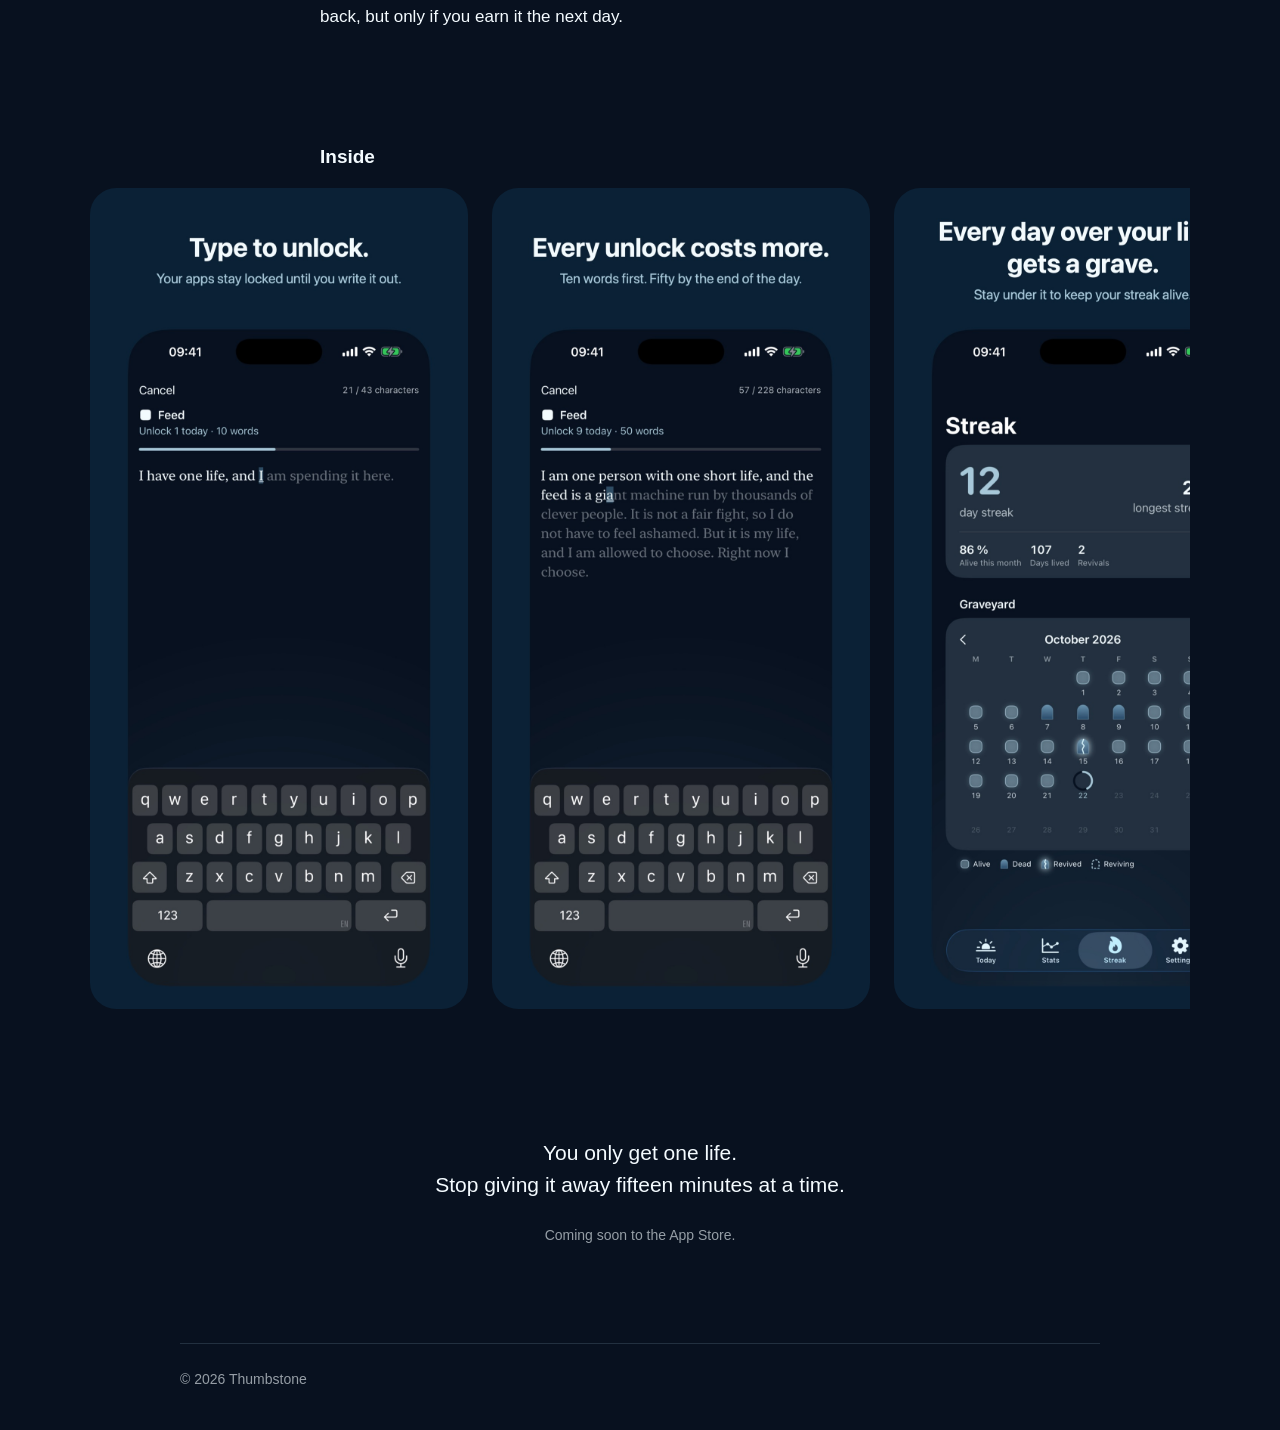
==== commit fd73c172: "Show the App Store images and drop the widgets section" ====
--- a/index.html
+++ b/index.html
@@ -61,52 +61,26 @@
         <div class="narrow">
           <h2>Inside</h2>
         </div>
-        <!-- Screenshots live in assets/screenshots/ (1000 × 2172 JPEG). To add one, add another <figure>. -->
+        <!-- Screenshots live in assets/screenshots/ (1000 × 2172 JPEG, the App Store images from
+             thumbstone-appstore-images/edited, heading included). To add one, add another <figure>. -->
         <div class="gallery" tabindex="0" aria-label="Screenshots">
           <figure>
-            <img src="assets/screenshots/1-typing-short.jpg" width="1000" height="2172" alt="The unlock screen for the first unlock of the day, ten words: “I have one life, and I am spending it here.” half typed above the keyboard.">
-            <figcaption>The first unlock: ten words.</figcaption>
+            <img src="assets/screenshots/1-typing-short.jpg" width="1000" height="2172" alt="Type to unlock. Your apps stay locked until you write it out. The unlock screen for the first unlock of the day, ten words: “I have one life, and I am spending it here.” half typed above the keyboard.">
           </figure>
           <figure>
-            <img src="assets/screenshots/2-typing-long.jpg" width="1000" height="2172" alt="The unlock screen for the ninth unlock of the day: a fifty word text, a quarter typed, about the feed being a giant machine run by thousands of clever people.">
-            <figcaption>The ninth: fifty.</figcaption>
+            <img src="assets/screenshots/2-typing-long.jpg" width="1000" height="2172" alt="Every unlock costs more. Ten words first. Fifty by the end of the day. The unlock screen for the ninth unlock of the day: a fifty word text, a quarter typed, about the feed being a giant machine run by thousands of clever people.">
           </figure>
           <figure>
-            <img src="assets/screenshots/3-graveyard.jpg" width="1000" height="2172" loading="lazy" alt="The streak screen: a 12-day streak, and a graveyard calendar for the month where days over the limit are marked with graves.">
-            <figcaption>Every day over your limit gets a grave.</figcaption>
+            <img src="assets/screenshots/3-graveyard.jpg" width="1000" height="2172" loading="lazy" alt="Every day over your limit gets a grave. Stay under it to keep your streak alive. The streak screen: a 12-day streak, and a graveyard calendar for the month where days over the limit are marked with graves.">
           </figure>
           <figure>
-            <img src="assets/screenshots/4-dashboard.jpg" width="1000" height="2172" loading="lazy" alt="The stats screen: dead time this week, month and year, and a bar chart of the last 30 days with a dashed line for the daily limit.">
-            <figcaption>Every minute, counted.</figcaption>
+            <img src="assets/screenshots/4-dashboard.jpg" width="1000" height="2172" loading="lazy" alt="Only the time that matters. Dead time counts just the apps you choose. The stats screen: dead time this week, month and year, and a bar chart of the last 30 days with a dashed line for the daily limit.">
           </figure>
           <figure>
-            <img src="assets/screenshots/5-lifetime.jpg" width="1000" height="2172" loading="lazy" alt="The stats screen: the share of waking time being scrolled away, and what it adds up to per year and over a whole life.">
-            <figcaption>What it adds up to.</figcaption>
-          </figure>
-        </div>
-      </section>
-
-      <section class="section">
-        <div class="narrow">
-          <h2>On your home screen</h2>
-          <p>Your dead time today, your streak and your graveyard, right where you can't avoid them. A quiet reminder every time you pick up your phone.</p>
-        </div>
-        <div class="gallery" tabindex="0" aria-label="Widget screenshots">
-          <figure>
-            <img src="assets/widgets/1-dead-time-today.jpg" width="1000" height="2172" loading="lazy" alt="An iPhone home screen with a small Thumbstone widget: 38 min of dead time out of a 1 h 30 min daily limit, shown as a ring, and 52 min left today.">
-            <figcaption>Dead time today, always in sight.</figcaption>
+            <img src="assets/screenshots/5-lifetime.jpg" width="1000" height="2172" loading="lazy" alt="See what it adds up to. Your scrolling, measured in years of your life. The stats screen: the share of waking time being scrolled away, and what it adds up to per year and over a whole life.">
           </figure>
           <figure>
-            <img src="assets/widgets/2-streak.jpg" width="1000" height="2172" loading="lazy" alt="An iPhone home screen with a small Thumbstone widget: a 12-day streak, and a longest streak of 23.">
-            <figcaption>Your streak, one glance away.</figcaption>
-          </figure>
-          <figure>
-            <img src="assets/widgets/3-graveyard.jpg" width="1000" height="2172" loading="lazy" alt="An iPhone home screen with a medium Thumbstone widget: a 12-day streak next to the month's graveyard, where days over the limit are marked with graves.">
-            <figcaption>Your graveyard, on your home screen.</figcaption>
-          </figure>
-          <figure>
-            <img src="assets/widgets/4-dashboard.jpg" width="1000" height="2172" loading="lazy" alt="An iPhone home screen with a medium Thumbstone widget: 38 min of dead time today, and a bar chart of the last 30 days with a dashed line for the daily limit.">
-            <figcaption>The last thirty days.</figcaption>
+            <img src="assets/screenshots/6-widgets.jpg" width="1000" height="2172" loading="lazy" alt="Always in sight. Your dead time and streak, right on your home screen. An iPhone home screen with four Thumbstone widgets: dead time today, the streak, the streak next to the month's graveyard, and the last 30 days of dead time.">
           </figure>
         </div>
       </section>
--- a/style.css
+++ b/style.css
@@ -139,7 +139,7 @@
   margin-top: 0;
 }
 
-/* Gallery: a horizontal row of phone screenshots, wider than the text column. Used for the app screenshots and the widgets. Add a <figure> to add an image. */
+/* Gallery: a horizontal row of phone screenshots, wider than the text column. Add a <figure> to add an image. */
 .gallery {
   --gallery-width: min(1100px, 100vw - 40px);
   width: var(--gallery-width);
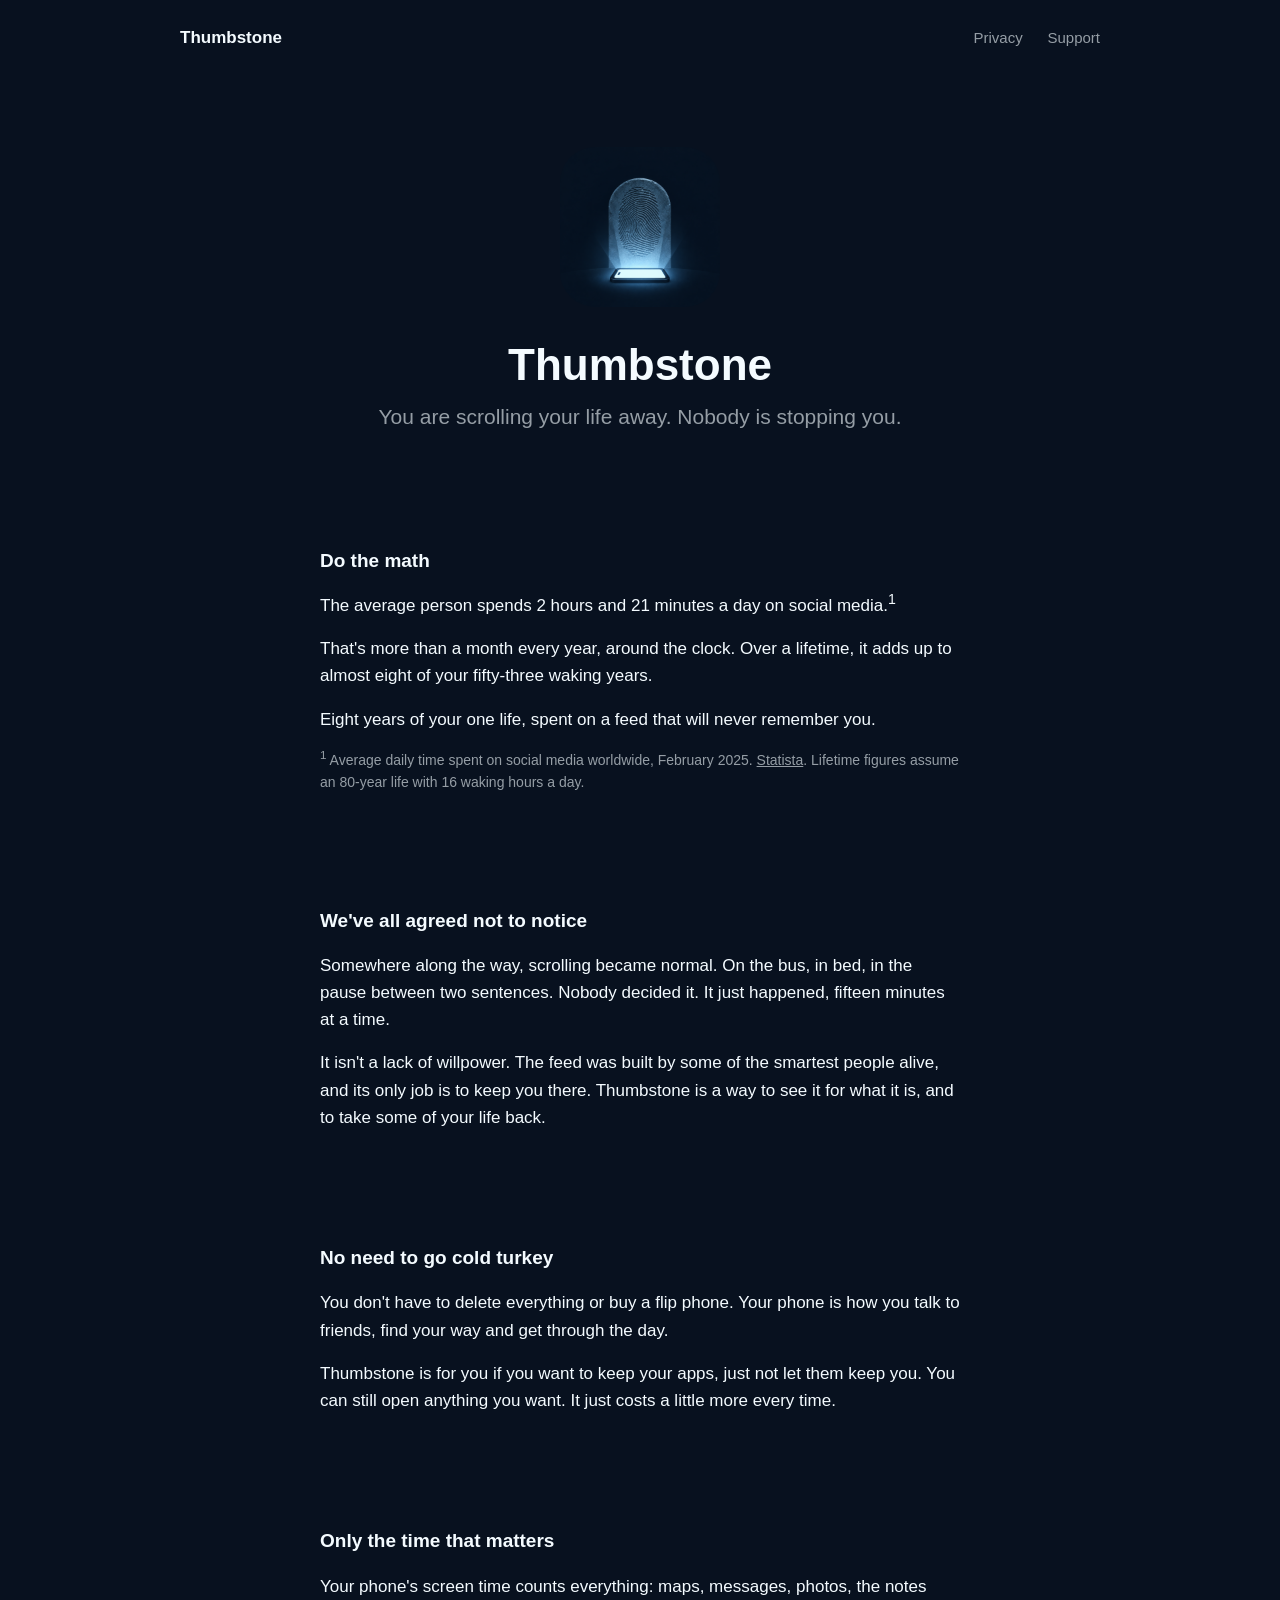
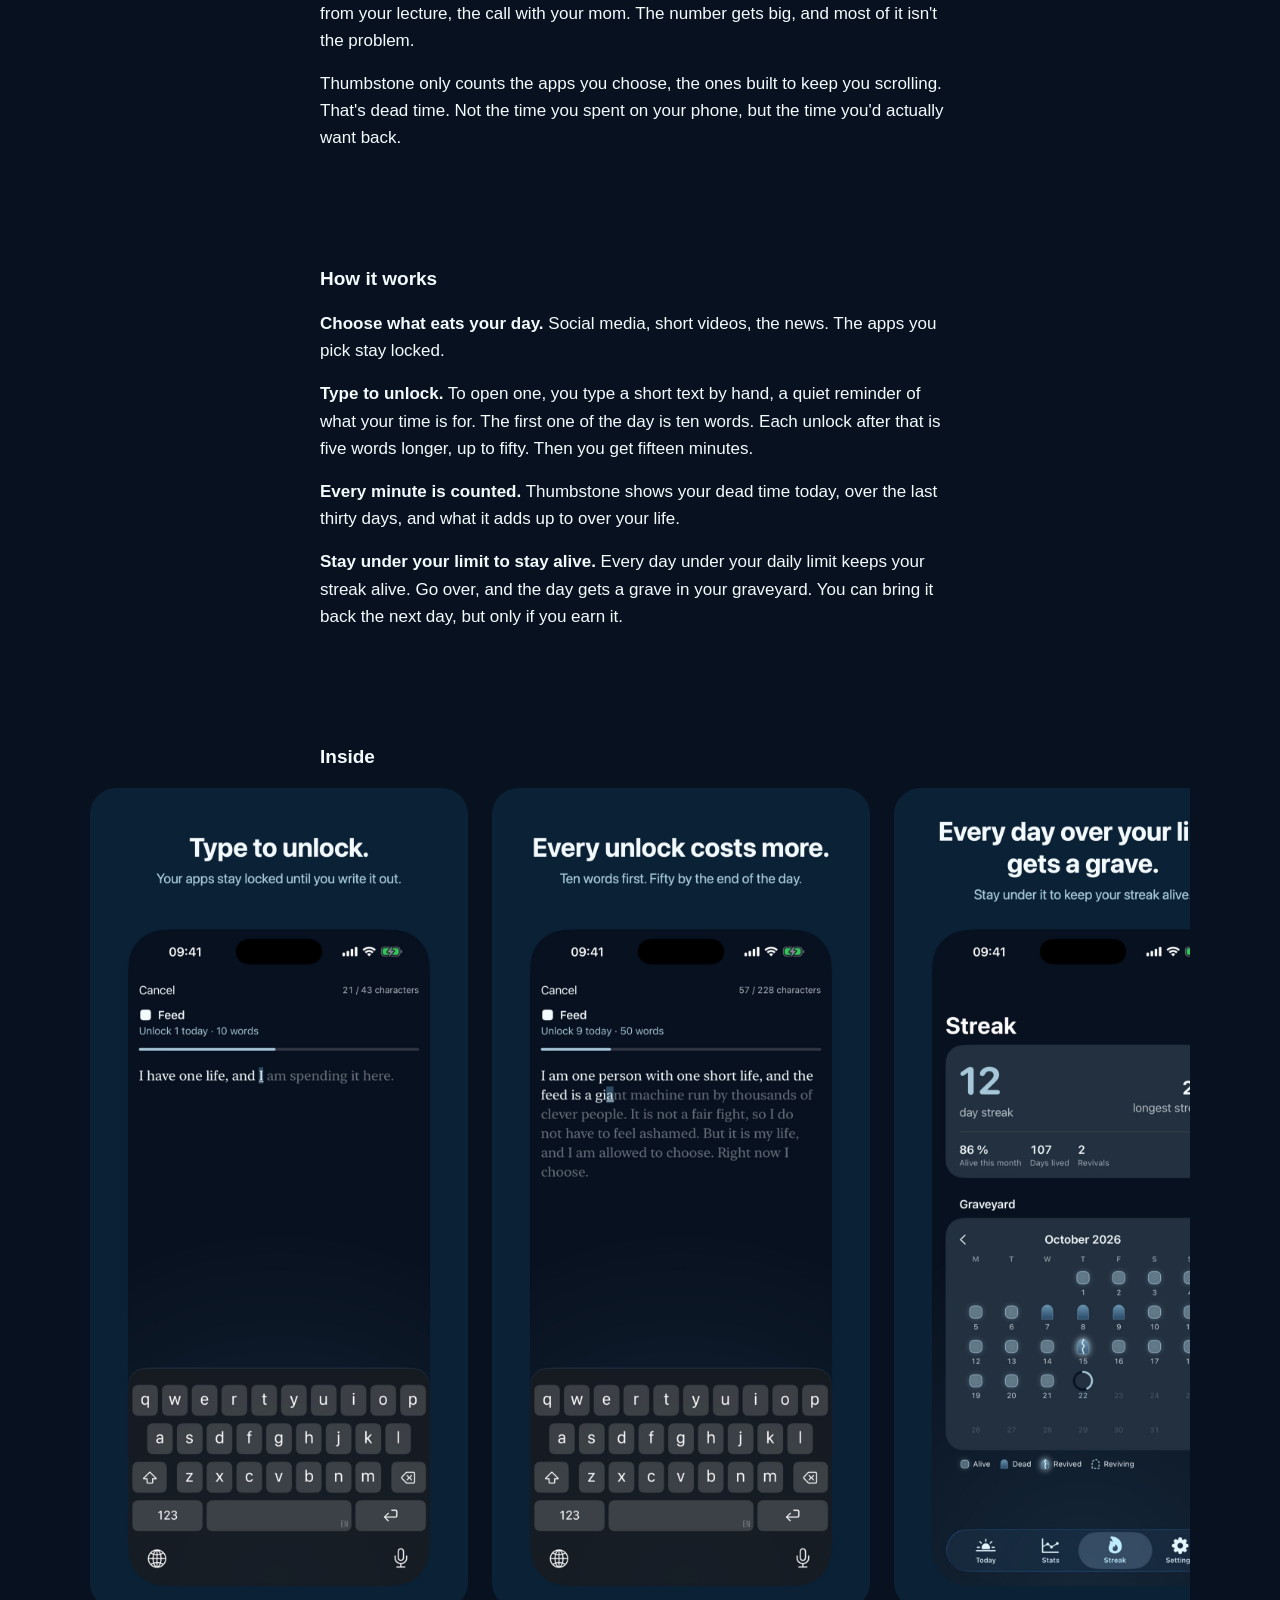
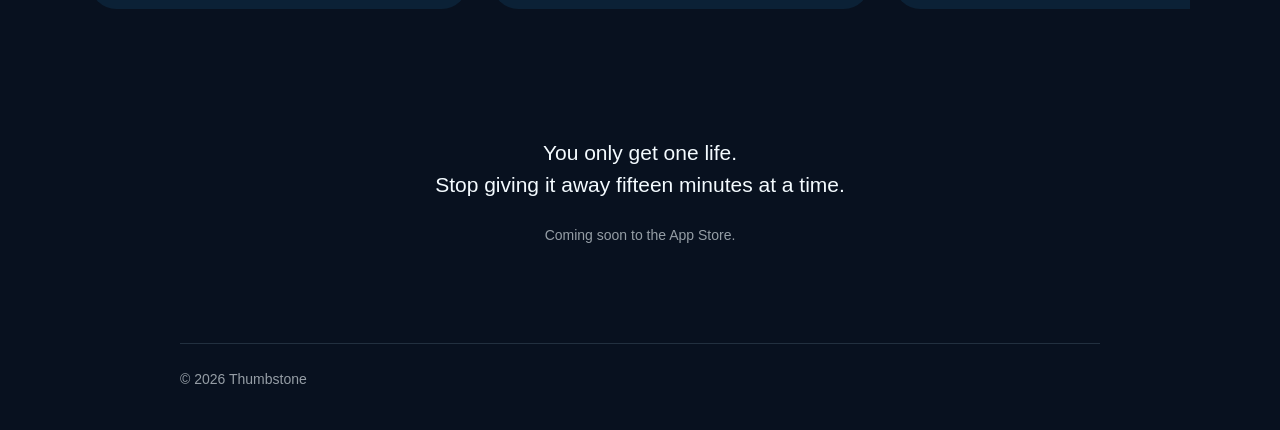
==== commit 76abc13d: "Rewrite the landing page text and add a source for the numbers" ====
--- a/index.html
+++ b/index.html
@@ -4,12 +4,12 @@
   <meta charset="utf-8">
   <meta name="viewport" content="width=device-width, initial-scale=1">
   <title>Thumbstone</title>
-  <meta name="description" content="An app that locks the apps eating your life and counts only the time that matters. Type to unlock. Watch the years add up.">
+  <meta name="description" content="Keep your apps without letting them keep you. Thumbstone locks the apps that eat your day: type to unlock, and see what your scrolling adds up to.">
   <meta name="theme-color" content="#08111f">
   <!-- Open Graph needs absolute URLs, so these point at the live site. -->
   <meta property="og:type" content="website">
   <meta property="og:title" content="Thumbstone">
-  <meta property="og:description" content="An app that locks the apps eating your life and counts only the time that matters. Type to unlock. Watch the years add up.">
+  <meta property="og:description" content="Keep your apps without letting them keep you. Thumbstone locks the apps that eat your day: type to unlock, and see what your scrolling adds up to.">
   <meta property="og:url" content="https://milleeklof.github.io/thumbstone-site/">
   <meta property="og:image" content="https://milleeklof.github.io/thumbstone-site/assets/thumbstone-icon.png">
   <meta property="og:image:width" content="480">
@@ -38,23 +38,36 @@
 
       <section class="section narrow">
         <h2>Do the math</h2>
-        <p>Two hours a day doesn't feel like much. It's a few videos, a few posts, a few minutes here and there.</p>
-        <p>Over a lifetime, it's almost seven of your fifty-three waking years. Seven years you won't remember, spent on a feed that has already forgotten you.</p>
-        <p>A whole generation is scrolling its life away, and nobody seems to mind. Thumbstone is a way to see it for what it is.</p>
+        <p>The average person spends 2 hours and 21 minutes a day on social media.<sup>1</sup></p>
+        <p>That's more than a month every year, around the clock. Over a lifetime, it adds up to almost eight of your fifty-three waking years.</p>
+        <p>Eight years of your one life, spent on a feed that will never remember you.</p>
+        <p class="footnote"><sup>1</sup> Average daily time spent on social media worldwide, February 2025. <a href="https://www.statista.com/statistics/433871/daily-social-media-usage-worldwide/" target="_blank" rel="noopener">Statista</a>. Lifetime figures assume an 80-year life with 16 waking hours a day.</p>
+      </section>
+
+      <section class="section narrow">
+        <h2>We've all agreed not to notice</h2>
+        <p>Somewhere along the way, scrolling became normal. On the bus, in bed, in the pause between two sentences. Nobody decided it. It just happened, fifteen minutes at a time.</p>
+        <p>It isn't a lack of willpower. The feed was built by some of the smartest people alive, and its only job is to keep you there. Thumbstone is a way to see it for what it is, and to take some of your life back.</p>
+      </section>
+
+      <section class="section narrow">
+        <h2>No need to go cold turkey</h2>
+        <p>You don't have to delete everything or buy a flip phone. Your phone is how you talk to friends, find your way and get through the day.</p>
+        <p>Thumbstone is for you if you want to keep your apps, just not let them keep you. You can still open anything you want. It just costs a little more every time.</p>
       </section>
 
       <section class="section narrow">
         <h2>Only the time that matters</h2>
-        <p>Your phone's screen time counts everything. Maps, messages, photos, the notes from your lecture, the call with your mom. The number gets big, and most of it isn't the problem.</p>
-        <p>Thumbstone only counts the apps you choose: the ones built to keep you scrolling. That's dead time. Not the time you used your phone, but the time you'd actually want back.</p>
+        <p>Your phone's screen time counts everything: maps, messages, photos, the notes from your lecture, the call with your mom. The number gets big, and most of it isn't the problem.</p>
+        <p>Thumbstone only counts the apps you choose, the ones built to keep you scrolling. That's dead time. Not the time you spent on your phone, but the time you'd actually want back.</p>
       </section>
 
       <section class="section narrow">
         <h2>How it works</h2>
-        <p><strong>Every app you choose is locked.</strong> Social media, short videos, the news, whatever eats your day. You pick them, and they stay locked.</p>
-        <p><strong>To open one, you have to type it out.</strong> A short text where you admit what you are about to do. The first one of the day is ten words. Every unlock after that is five words longer, up to fifty. Then you get the next fifteen minutes, whether you use them or not.</p>
-        <p><strong>Every minute is counted.</strong> Thumbstone calls it dead time, and shows you what it adds up to: today, this year, and over your life.</p>
-        <p><strong>Stay under your limit to stay alive.</strong> Every day under your daily limit keeps your streak alive. Go over, and it dies. It gets a grave in your graveyard. You can bring it back, but only if you earn it the next day.</p>
+        <p><strong>Choose what eats your day.</strong> Social media, short videos, the news. The apps you pick stay locked.</p>
+        <p><strong>Type to unlock.</strong> To open one, you type a short text by hand, a quiet reminder of what your time is for. The first one of the day is ten words. Each unlock after that is five words longer, up to fifty. Then you get fifteen minutes.</p>
+        <p><strong>Every minute is counted.</strong> Thumbstone shows your dead time today, over the last thirty days, and what it adds up to over your life.</p>
+        <p><strong>Stay under your limit to stay alive.</strong> Every day under your daily limit keeps your streak alive. Go over, and the day gets a grave in your graveyard. You can bring it back the next day, but only if you earn it.</p>
       </section>
 
       <section class="section">
--- a/style.css
+++ b/style.css
@@ -189,6 +189,23 @@
   font-size: 14px;
 }
 
+/* Source notes under a section: the same small, muted text as the image captions. */
+.footnote {
+  margin-top: 12px;
+  color: var(--faded);
+  font-size: 14px;
+}
+
+.footnote a {
+  color: inherit;
+  text-decoration: underline;
+}
+
+/* Footnote marks don't push the line apart. */
+sup {
+  line-height: 0;
+}
+
 .closing {
   text-align: center;
 }
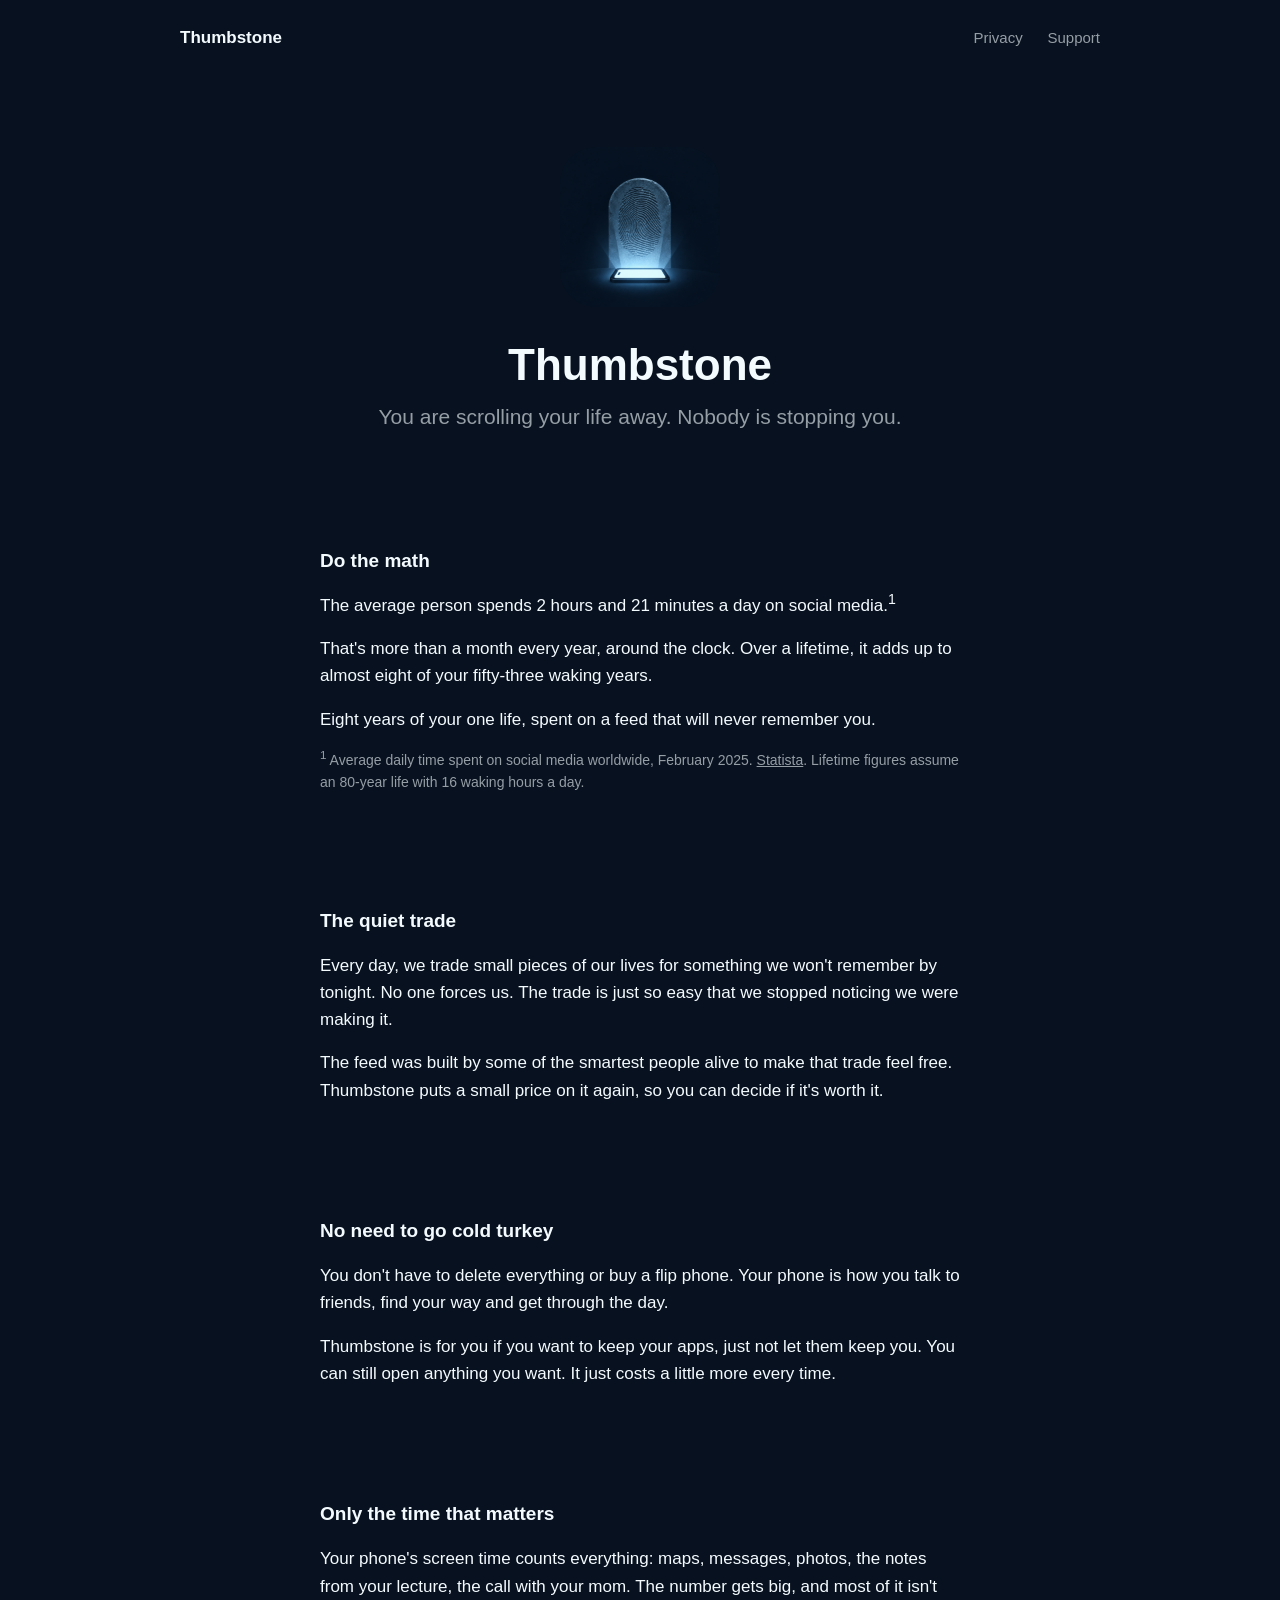
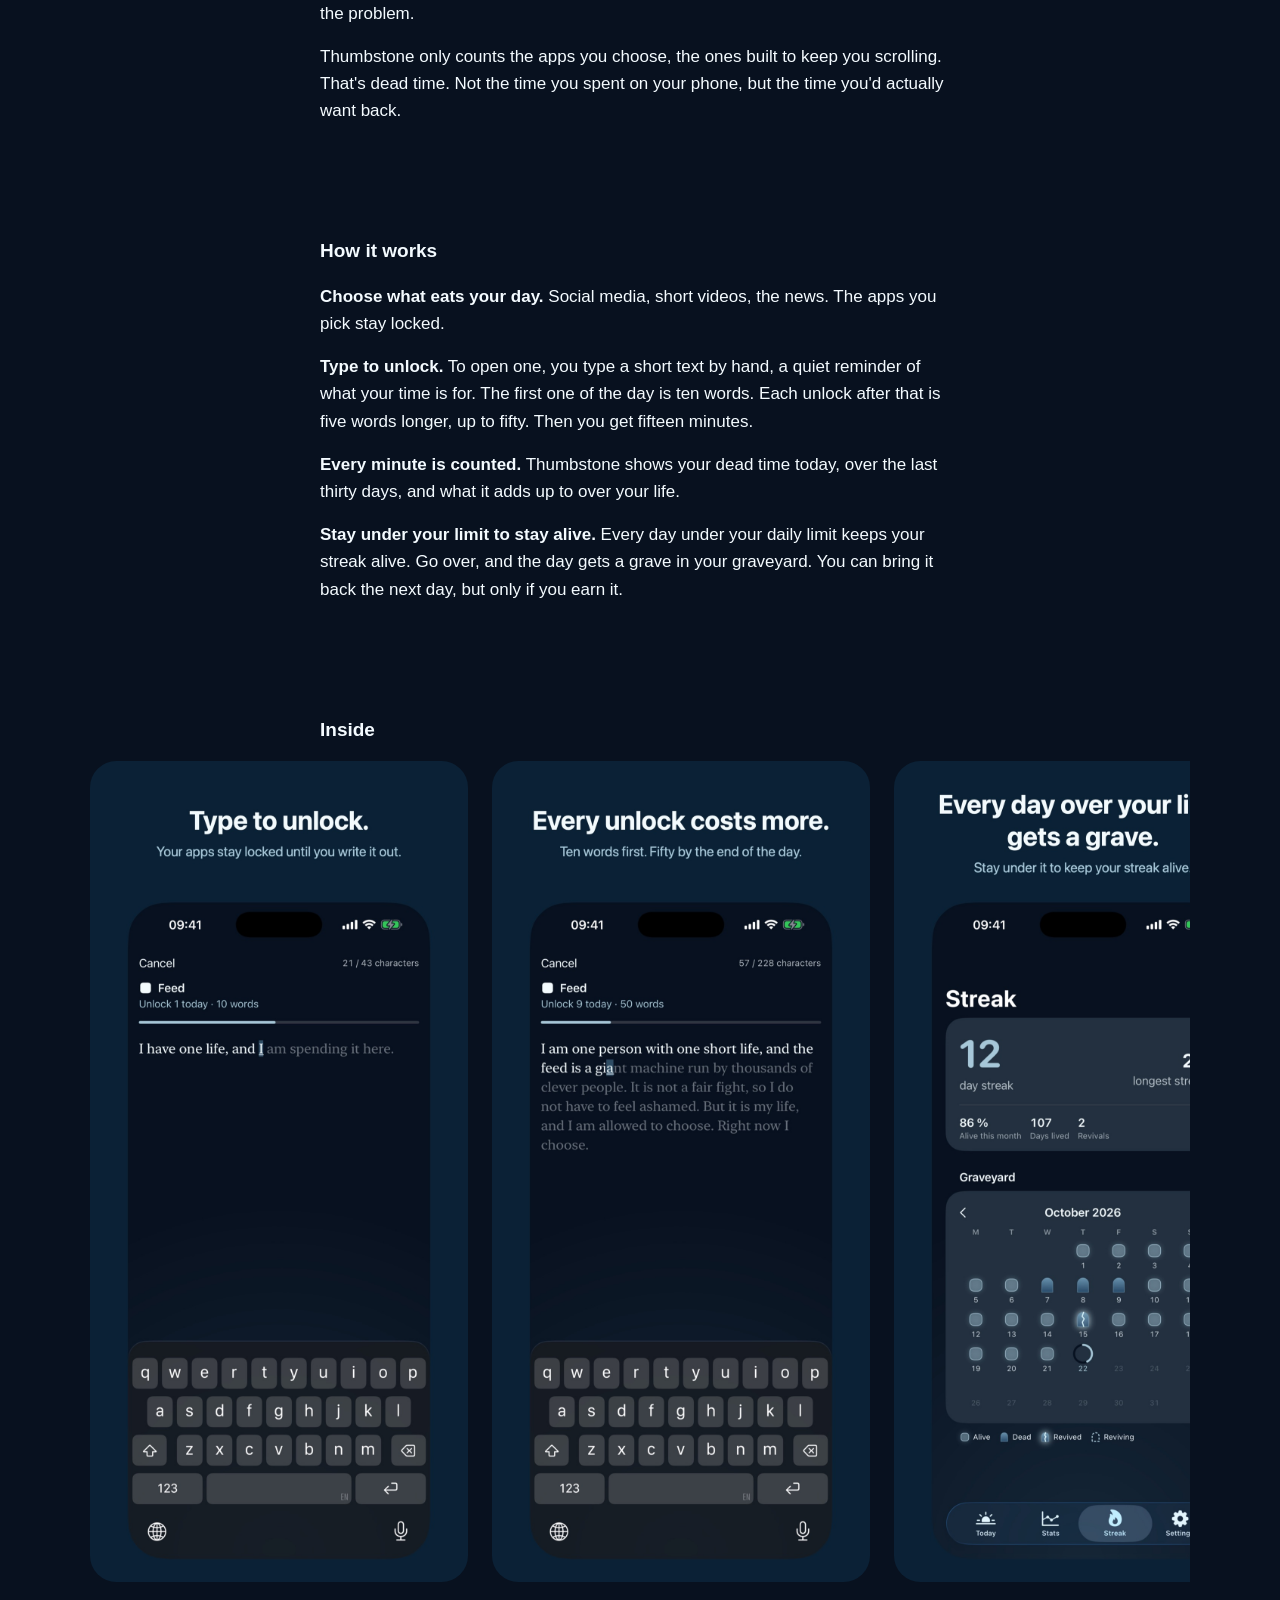
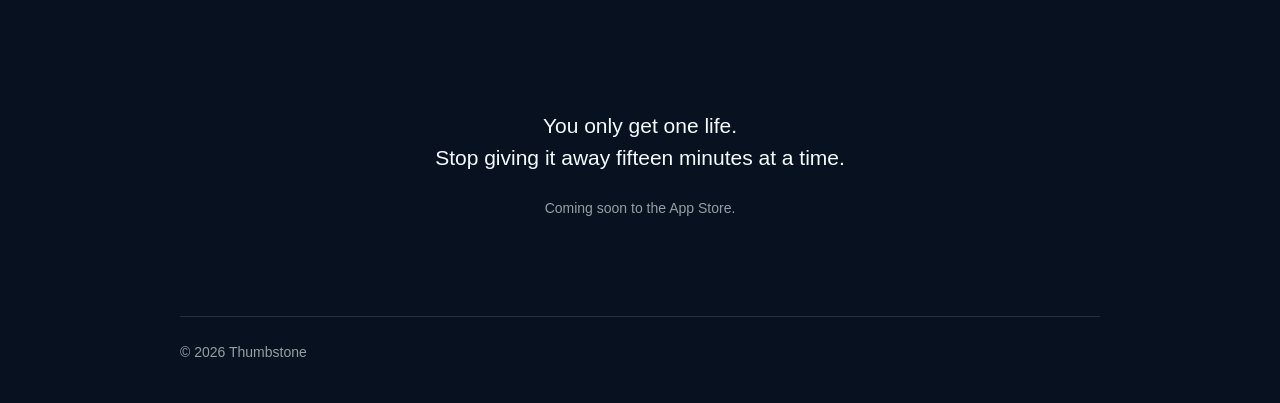
==== commit 950397d0: "Replace the section on not noticing with The quiet trade" ====
--- a/index.html
+++ b/index.html
@@ -45,9 +45,9 @@
       </section>
 
       <section class="section narrow">
-        <h2>We've all agreed not to notice</h2>
-        <p>Somewhere along the way, scrolling became normal. On the bus, in bed, in the pause between two sentences. Nobody decided it. It just happened, fifteen minutes at a time.</p>
-        <p>It isn't a lack of willpower. The feed was built by some of the smartest people alive, and its only job is to keep you there. Thumbstone is a way to see it for what it is, and to take some of your life back.</p>
+        <h2>The quiet trade</h2>
+        <p>Every day, we trade small pieces of our lives for something we won't remember by tonight. No one forces us. The trade is just so easy that we stopped noticing we were making it.</p>
+        <p>The feed was built by some of the smartest people alive to make that trade feel free. Thumbstone puts a small price on it again, so you can decide if it's worth it.</p>
       </section>
 
       <section class="section narrow">
